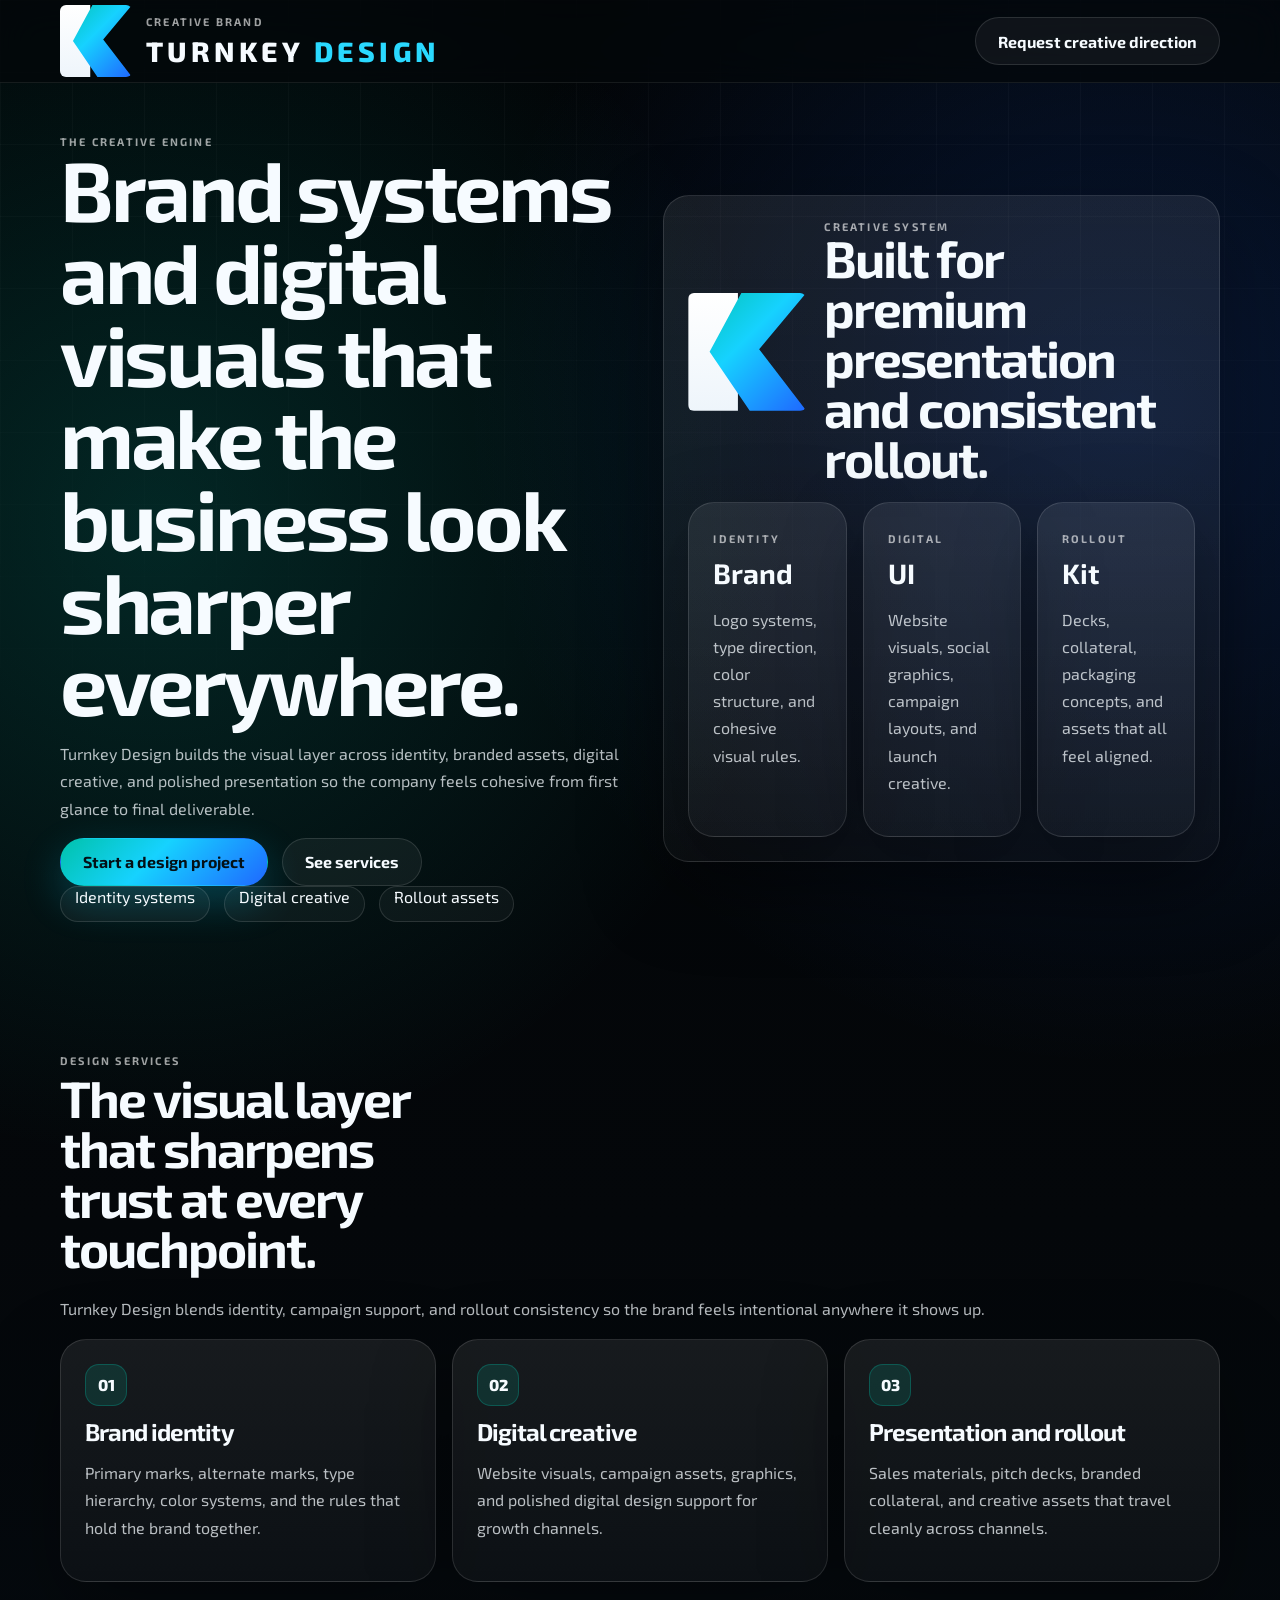
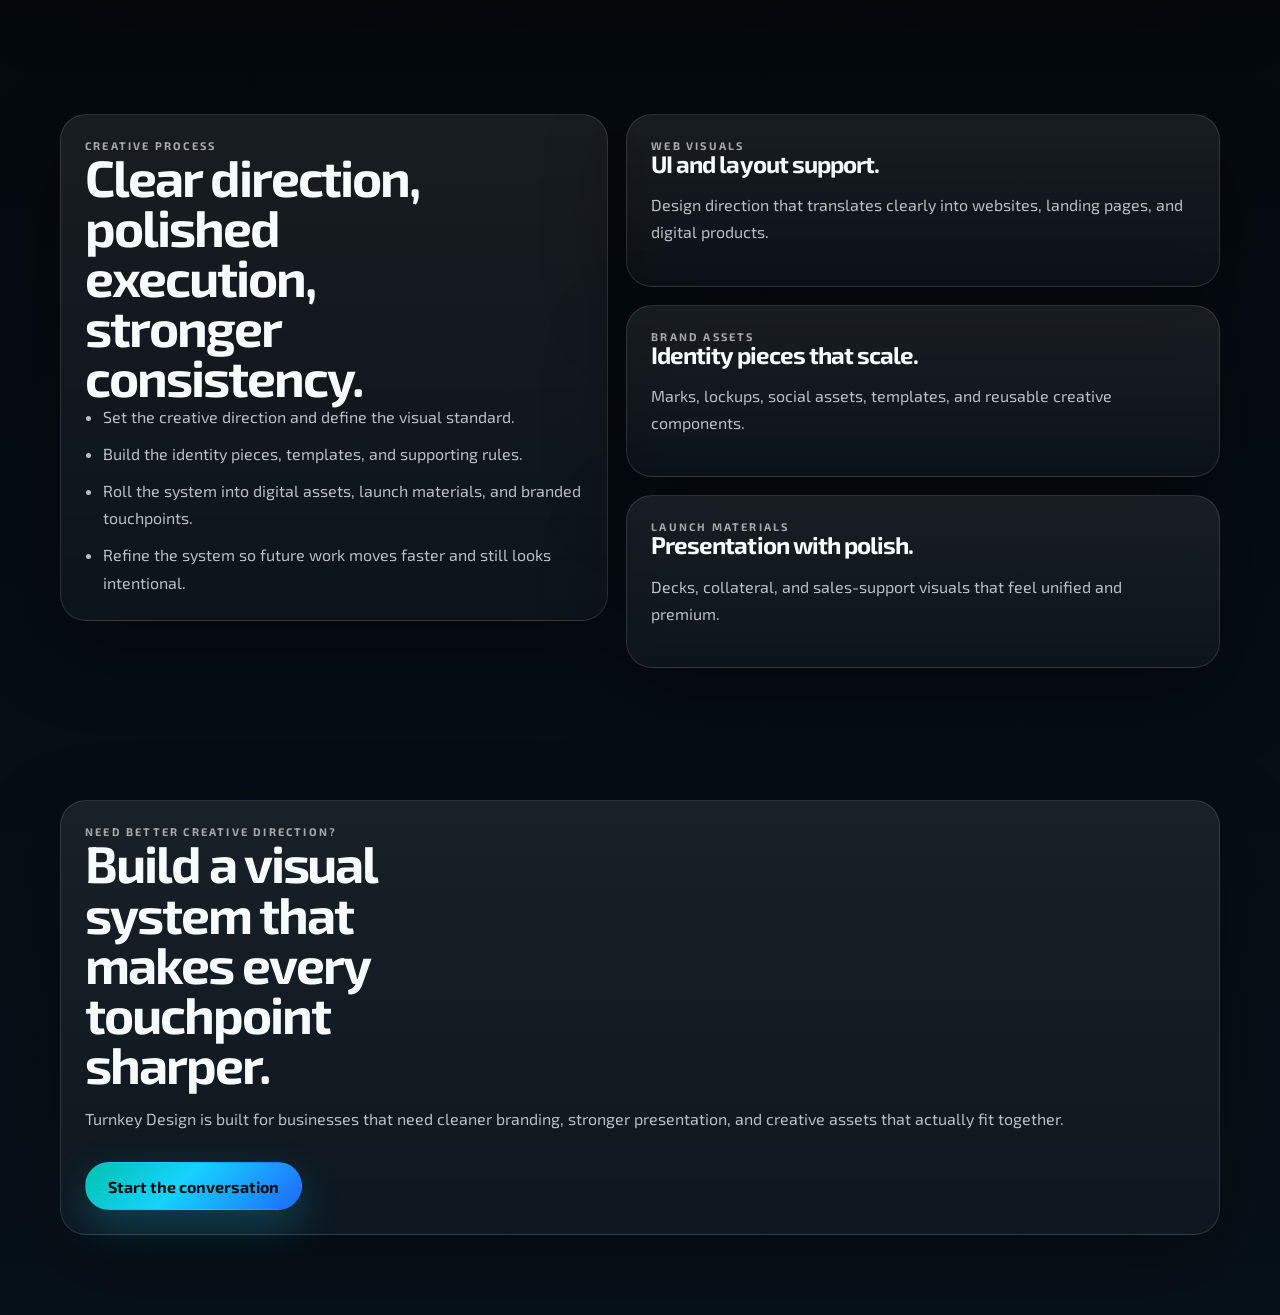
==== index.html @ f933939b "Launch Turnkey Design brand site" ====
<!DOCTYPE html>
<html lang="en">
<head>
  <meta charset="UTF-8">
  <meta name="viewport" content="width=device-width, initial-scale=1.0">
  <title>Turnkey Design | The Creative Engine.</title>
  <meta name="description" content="Turnkey Design builds identity systems, creative assets, digital visuals, and polished brand rollout materials for modern businesses.">
  <link rel="preconnect" href="https://fonts.googleapis.com">
  <link rel="preconnect" href="https://fonts.gstatic.com" crossorigin>
  <link href="https://fonts.googleapis.com/css2?family=Exo+2:wght@300;400;500;600;700;800;900&display=swap" rel="stylesheet">
  <link rel="stylesheet" href="./styles.css">
</head>
<body>
  <div class="page-grid" aria-hidden="true"></div>
  <header class="topbar">
    <div class="shell topbar-inner">
      <a class="brand" href="./">
        <span class="logo-mark" aria-hidden="true"></span>
        <span class="brand-copy">
          <span class="eyebrow">Creative Brand</span>
          <span class="wordmark">Turnkey <span>Design</span></span>
        </span>
      </a>
      <a class="btn btn-secondary" href="mailto:ricky@turnkeycfo.com?subject=Turnkey%20Design%20Inquiry">Request creative direction</a>
    </div>
  </header>

  <main class="shell">
    <section class="hero">
      <div class="hero-copy">
        <div class="eyebrow">The Creative Engine</div>
        <h1>Brand systems and digital visuals that make the business look sharper everywhere.</h1>
        <p>Turnkey Design builds the visual layer across identity, branded assets, digital creative, and polished presentation so the company feels cohesive from first glance to final deliverable.</p>
        <div class="button-row">
          <a class="btn btn-primary" href="mailto:ricky@turnkeycfo.com?subject=Turnkey%20Design%20Project">Start a design project</a>
          <a class="btn btn-secondary" href="#services">See services</a>
        </div>
        <div class="pill-row">
          <span class="pill">Identity systems</span>
          <span class="pill">Digital creative</span>
          <span class="pill">Rollout assets</span>
        </div>
      </div>
      <div class="hero-panel card">
        <div class="hero-lockup">
          <span class="logo-mark large" aria-hidden="true"></span>
          <div>
            <div class="eyebrow">Creative System</div>
            <h2>Built for premium presentation and consistent rollout.</h2>
          </div>
        </div>
        <div class="metric-grid">
          <article class="metric">
            <span class="eyebrow">Identity</span>
            <strong>Brand</strong>
            <p>Logo systems, type direction, color structure, and cohesive visual rules.</p>
          </article>
          <article class="metric">
            <span class="eyebrow">Digital</span>
            <strong>UI</strong>
            <p>Website visuals, social graphics, campaign layouts, and launch creative.</p>
          </article>
          <article class="metric">
            <span class="eyebrow">Rollout</span>
            <strong>Kit</strong>
            <p>Decks, collateral, packaging concepts, and assets that all feel aligned.</p>
          </article>
        </div>
      </div>
    </section>

    <section class="section" id="services">
      <div class="section-heading">
        <div class="eyebrow">Design Services</div>
        <h2>The visual layer that sharpens trust at every touchpoint.</h2>
        <p>Turnkey Design blends identity, campaign support, and rollout consistency so the brand feels intentional anywhere it shows up.</p>
      </div>
      <div class="card-grid">
        <article class="card">
          <div class="icon">01</div>
          <h3>Brand identity</h3>
          <p>Primary marks, alternate marks, type hierarchy, color systems, and the rules that hold the brand together.</p>
        </article>
        <article class="card">
          <div class="icon">02</div>
          <h3>Digital creative</h3>
          <p>Website visuals, campaign assets, graphics, and polished digital design support for growth channels.</p>
        </article>
        <article class="card">
          <div class="icon">03</div>
          <h3>Presentation and rollout</h3>
          <p>Sales materials, pitch decks, branded collateral, and creative assets that travel cleanly across channels.</p>
        </article>
      </div>
    </section>

    <section class="section split">
      <article class="card">
        <div class="eyebrow">Creative Process</div>
        <h2>Clear direction, polished execution, stronger consistency.</h2>
        <ul class="list">
          <li>Set the creative direction and define the visual standard.</li>
          <li>Build the identity pieces, templates, and supporting rules.</li>
          <li>Roll the system into digital assets, launch materials, and branded touchpoints.</li>
          <li>Refine the system so future work moves faster and still looks intentional.</li>
        </ul>
      </article>
      <div class="stack">
        <article class="card spotlight">
          <div class="eyebrow">Web Visuals</div>
          <h3>UI and layout support.</h3>
          <p>Design direction that translates clearly into websites, landing pages, and digital products.</p>
        </article>
        <article class="card spotlight">
          <div class="eyebrow">Brand Assets</div>
          <h3>Identity pieces that scale.</h3>
          <p>Marks, lockups, social assets, templates, and reusable creative components.</p>
        </article>
        <article class="card spotlight">
          <div class="eyebrow">Launch Materials</div>
          <h3>Presentation with polish.</h3>
          <p>Decks, collateral, and sales-support visuals that feel unified and premium.</p>
        </article>
      </div>
    </section>

    <section class="section">
      <div class="cta card">
        <div>
          <div class="eyebrow">Need Better Creative Direction?</div>
          <h2>Build a visual system that makes every touchpoint sharper.</h2>
          <p>Turnkey Design is built for businesses that need cleaner branding, stronger presentation, and creative assets that actually fit together.</p>
        </div>
        <a class="btn btn-primary" href="mailto:ricky@turnkeycfo.com?subject=Turnkey%20Design%20Discovery">Start the conversation</a>
      </div>
    </section>
  </main>
</body>
</html>
---- styles.css ----
:root {
  --bg: #04070a;
  --surface: rgba(10, 16, 24, 0.84);
  --border: rgba(255, 255, 255, 0.12);
  --text: #f6fbff;
  --text-soft: rgba(246, 251, 255, 0.74);
  --accent: #00c2ab;
  --accent-2: #1f68ff;
  --accent-rgb: 0, 194, 171;
  --gradient: linear-gradient(135deg, #00c2ab 0%, #16d2ff 44%, #1f68ff 100%);
  --shadow: 0 28px 80px rgba(0, 0, 0, 0.34);
  --shell: min(1160px, calc(100% - 32px));
}
*,
*::before,
*::after { box-sizing: border-box; }
html { scroll-behavior: smooth; }
body {
  margin: 0;
  font-family: "Exo 2", sans-serif;
  color: var(--text);
  background:
    radial-gradient(circle at 12% 18%, rgba(0,194,171,.18), transparent 24%),
    radial-gradient(circle at 88% 14%, rgba(31,104,255,.18), transparent 24%),
    linear-gradient(180deg, #020406 0%, #04070a 42%, #07111a 100%);
}
a { color: inherit; text-decoration: none; }
.page-grid { position: fixed; inset: 0; pointer-events: none; z-index: -2; background-image: linear-gradient(rgba(255,255,255,.04) 1px, transparent 1px), linear-gradient(90deg, rgba(255,255,255,.04) 1px, transparent 1px); background-size: 72px 72px; mask-image: linear-gradient(180deg, rgba(0,0,0,.78), transparent 92%); }
.shell { width: var(--shell); margin: 0 auto; }
.topbar { position: sticky; top: 0; backdrop-filter: blur(20px); background: rgba(4,7,10,.72); border-bottom: 1px solid rgba(255,255,255,.08); }
.topbar-inner, .brand, .button-row, .pill-row, .cta { display: flex; align-items: center; gap: 14px; flex-wrap: wrap; }
.topbar-inner { justify-content: space-between; min-height: 82px; }
.brand-copy, .section-heading { display: grid; gap: 6px; }
.eyebrow { font-size: 11px; font-weight: 700; letter-spacing: .2em; text-transform: uppercase; color: rgba(255,255,255,.62); }
.wordmark { font-size: 28px; font-weight: 800; letter-spacing: .16em; text-transform: uppercase; }
.wordmark span { color: #2ad9ff; }
.logo-mark { width: 72px; height: 72px; position: relative; display: inline-block; }
.logo-mark::before, .logo-mark::after { content: ""; position: absolute; inset: 0; }
.logo-mark::before { clip-path: polygon(0 0, 42% 0, 42% 100%, 0 100%); background: linear-gradient(180deg, #fff, #eef5fb); border-radius: 6px; }
.logo-mark::after { clip-path: polygon(45% 0, 100% 0, 60% 48%, 100% 100%, 52% 100%, 18% 50%); background: var(--gradient); border-radius: 6px; }
.logo-mark.large { width: 118px; height: 118px; }
.hero, .section { padding: 52px 0 80px; }
.hero { display: grid; grid-template-columns: minmax(0,1.02fr) minmax(320px,.98fr); gap: 24px; align-items: center; }
h1, h2, h3 { margin: 0; letter-spacing: -.04em; line-height: .98; text-wrap: balance; }
h1 { font-size: clamp(42px, 7vw, 84px); max-width: 11ch; }
h2 { font-size: clamp(30px, 4vw, 54px); max-width: 13ch; }
h3 { font-size: 24px; }
p, li { color: var(--text-soft); line-height: 1.7; }
.btn { min-height: 48px; padding: 0 22px; border-radius: 999px; border: 1px solid transparent; display: inline-flex; align-items: center; justify-content: center; font-weight: 700; transition: .25s ease transform, .25s ease box-shadow; }
.btn:hover { transform: translateY(-2px); }
.btn-primary { background: var(--gradient); color: #041016; box-shadow: 0 16px 40px rgba(16,210,255,.24); }
.btn-secondary { background: rgba(255,255,255,.05); border-color: var(--border); }
.pill { min-height: 36px; padding: 0 14px; border-radius: 999px; border: 1px solid var(--border); background: rgba(255,255,255,.04); }
.card, .metric { background: linear-gradient(180deg, rgba(255,255,255,.08), rgba(255,255,255,.03)); border: 1px solid var(--border); border-radius: 26px; box-shadow: var(--shadow); }
.hero-panel, .card, .metric { padding: 24px; }
.hero-lockup { display: grid; grid-template-columns: auto 1fr; gap: 18px; align-items: center; margin-bottom: 18px; }
.metric-grid, .card-grid { display: grid; grid-template-columns: repeat(3, minmax(0,1fr)); gap: 16px; }
.metric strong { display: block; font-size: 28px; margin: 10px 0; }
.icon { width: 42px; height: 42px; border-radius: 14px; display: grid; place-items: center; background: rgba(0,194,171,.14); border: 1px solid rgba(0,194,171,.28); margin-bottom: 14px; font-weight: 800; }
.split { display: grid; grid-template-columns: minmax(0,.96fr) minmax(0,1.04fr); gap: 18px; align-items: start; }
.stack { display: grid; gap: 18px; }
.list { margin: 0; padding-left: 18px; display: grid; gap: 10px; }
.cta { justify-content: space-between; }
@media (max-width: 960px) { .hero, .split, .metric-grid, .card-grid { grid-template-columns: 1fr; } .cta, .topbar-inner { flex-direction: column; align-items: stretch; } }
@media (max-width: 680px) { :root { --shell: min(100% - 22px, 100% - 22px); } .hero, .section { padding: 28px 0 56px; } .topbar-inner { min-height: auto; padding: 14px 0; } .button-row, .pill-row { display: grid; grid-template-columns: 1fr; } .btn { width: 100%; } h1 { font-size: clamp(34px, 12vw, 52px); } h2 { font-size: clamp(28px, 10vw, 40px); } }
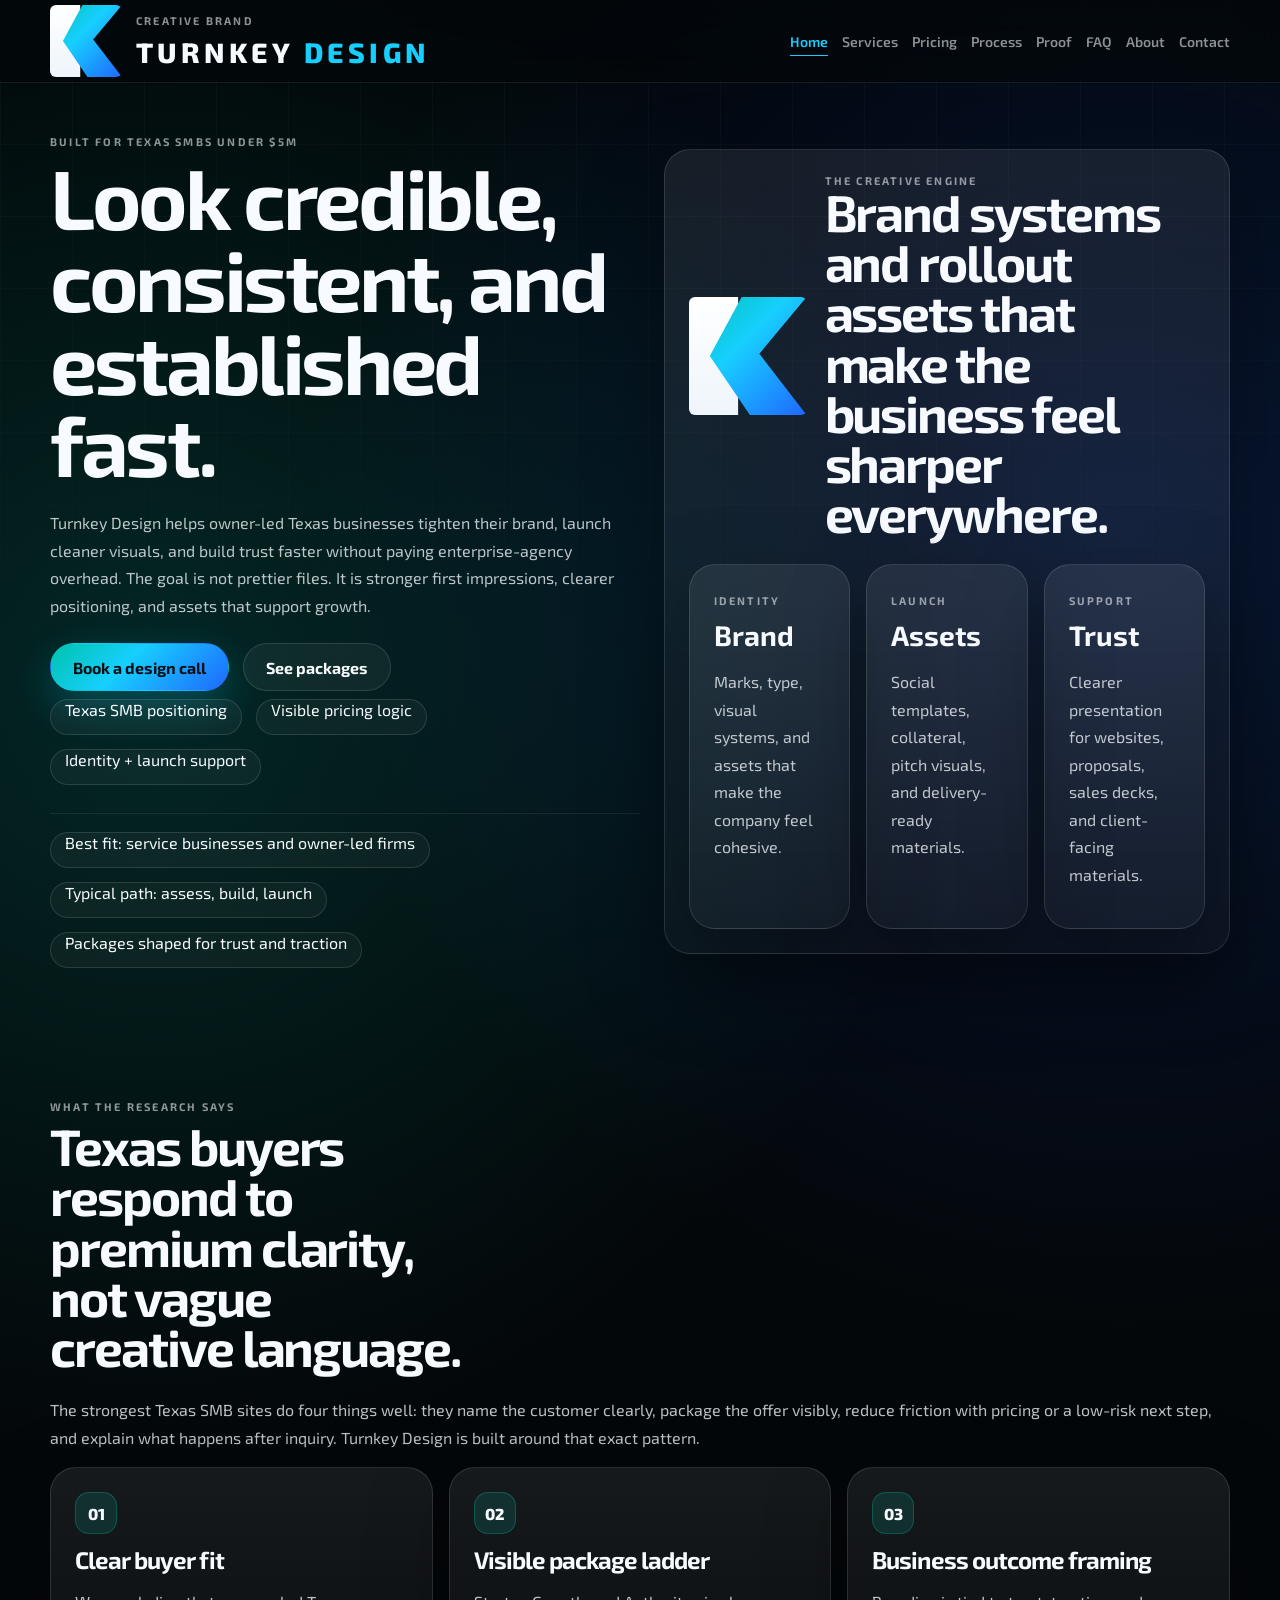
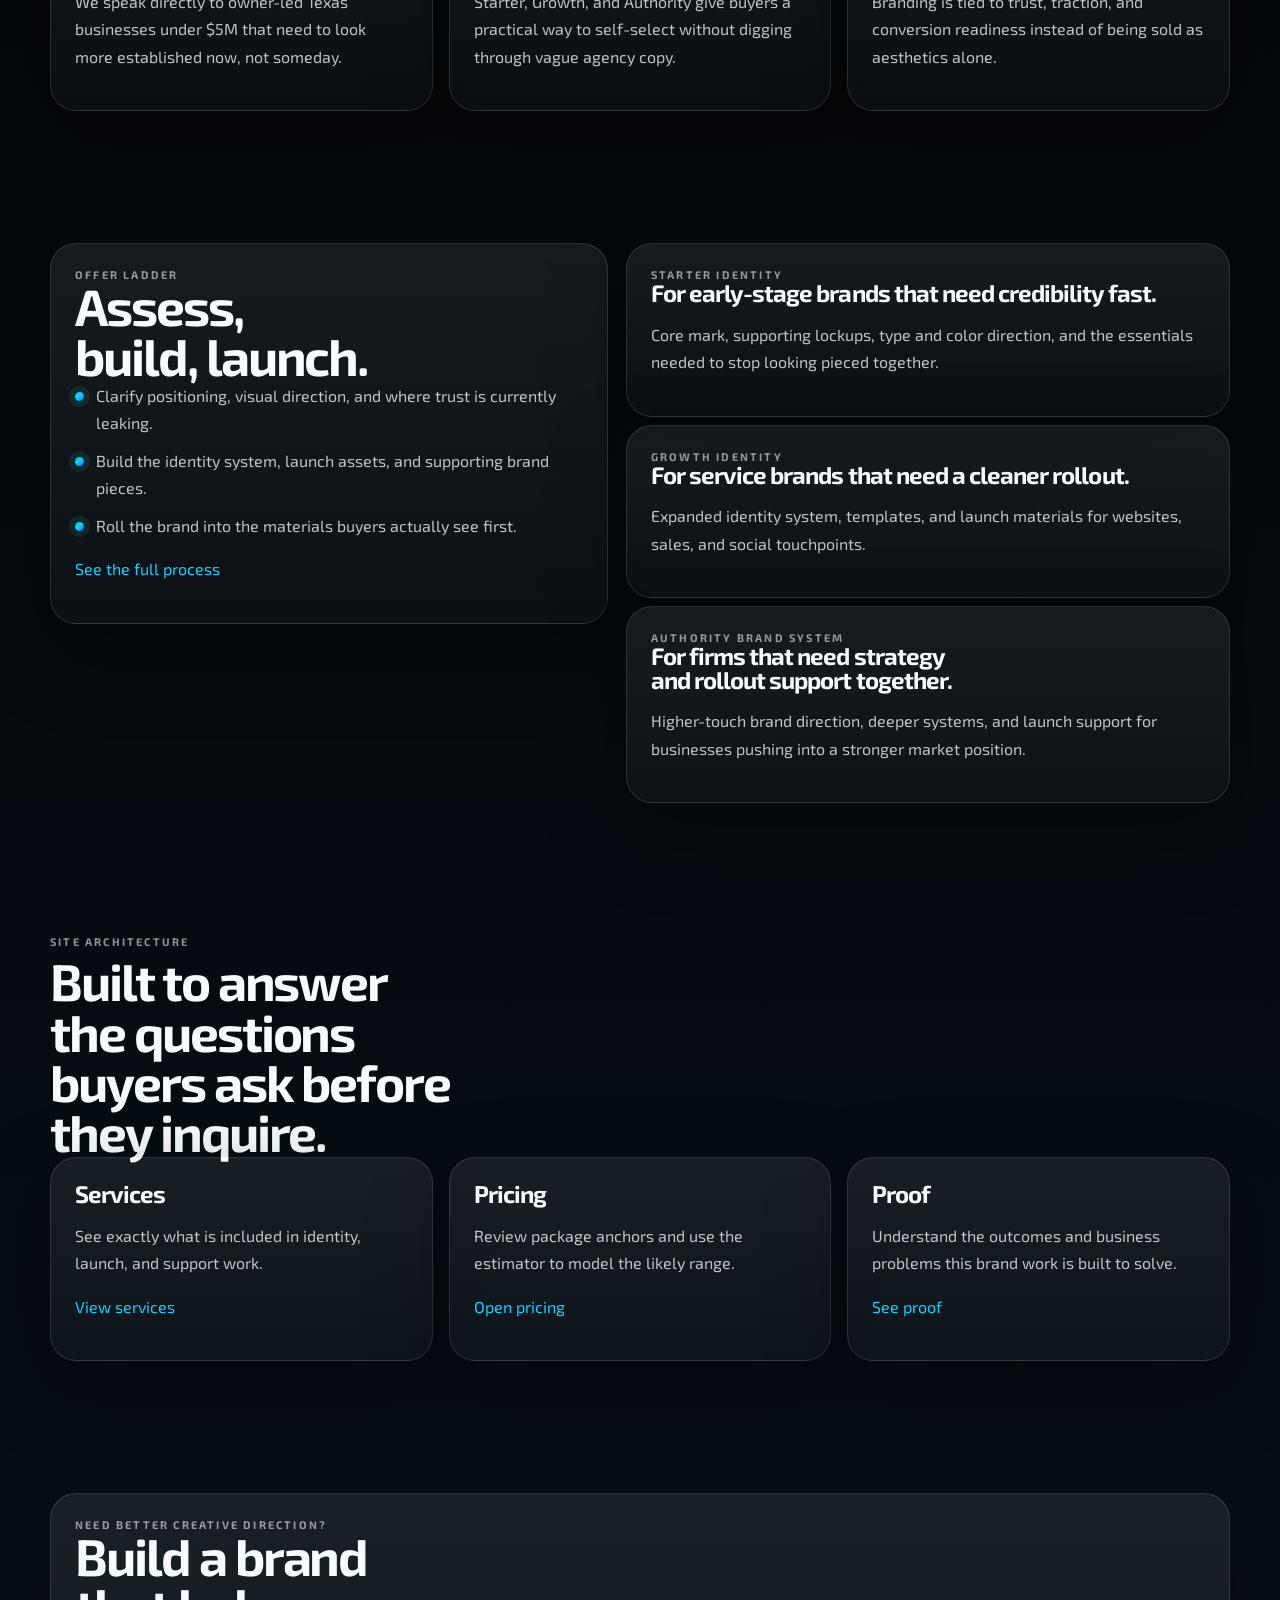
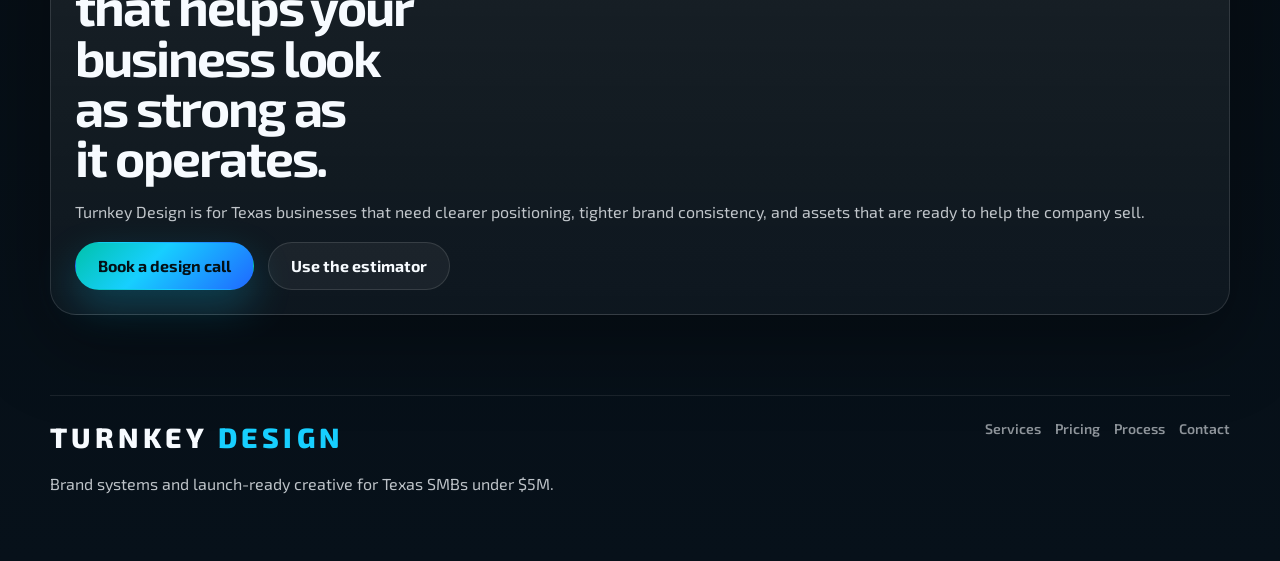
==== commit 62722ea5: "Expand Turnkey Design into full research-informed site" ====
--- a/index.html
+++ b/index.html
@@ -3,8 +3,8 @@
 <head>
   <meta charset="UTF-8">
   <meta name="viewport" content="width=device-width, initial-scale=1.0">
-  <title>Turnkey Design | The Creative Engine.</title>
-  <meta name="description" content="Turnkey Design builds identity systems, creative assets, digital visuals, and polished brand rollout materials for modern businesses.">
+  <title>Turnkey Design | Branding for Texas SMBs Under $5M</title>
+  <meta name="description" content="Turnkey Design helps Texas service businesses under $5M look credible, consistent, and established with identity systems, launch assets, and brand support.">
   <link rel="preconnect" href="https://fonts.googleapis.com">
   <link rel="preconnect" href="https://fonts.gstatic.com" crossorigin>
   <link href="https://fonts.googleapis.com/css2?family=Exo+2:wght@300;400;500;600;700;800;900&display=swap" rel="stylesheet">
@@ -14,113 +14,139 @@
   <div class="page-grid" aria-hidden="true"></div>
   <header class="topbar">
     <div class="shell topbar-inner">
-      <a class="brand" href="./">
+      <a class="brand" href="./index.html">
         <span class="logo-mark" aria-hidden="true"></span>
         <span class="brand-copy">
           <span class="eyebrow">Creative Brand</span>
           <span class="wordmark">Turnkey <span>Design</span></span>
         </span>
       </a>
-      <a class="btn btn-secondary" href="mailto:ricky@turnkeycfo.com?subject=Turnkey%20Design%20Inquiry">Request creative direction</a>
+      <nav class="nav-links">
+        <a class="active" href="./index.html">Home</a>
+        <a href="./services.html">Services</a>
+        <a href="./pricing.html">Pricing</a>
+        <a href="./process.html">Process</a>
+        <a href="./proof.html">Proof</a>
+        <a href="./faq.html">FAQ</a>
+        <a href="./about.html">About</a>
+        <a href="./contact.html">Contact</a>
+      </nav>
     </div>
   </header>
 
   <main class="shell">
     <section class="hero">
       <div class="hero-copy">
-        <div class="eyebrow">The Creative Engine</div>
-        <h1>Brand systems and digital visuals that make the business look sharper everywhere.</h1>
-        <p>Turnkey Design builds the visual layer across identity, branded assets, digital creative, and polished presentation so the company feels cohesive from first glance to final deliverable.</p>
+        <div class="eyebrow">Built for Texas SMBs Under $5M</div>
+        <h1>Look credible, consistent, and established fast.</h1>
+        <p>Turnkey Design helps owner-led Texas businesses tighten their brand, launch cleaner visuals, and build trust faster without paying enterprise-agency overhead. The goal is not prettier files. It is stronger first impressions, clearer positioning, and assets that support growth.</p>
         <div class="button-row">
-          <a class="btn btn-primary" href="mailto:ricky@turnkeycfo.com?subject=Turnkey%20Design%20Project">Start a design project</a>
-          <a class="btn btn-secondary" href="#services">See services</a>
+          <a class="btn btn-primary" href="./contact.html">Book a design call</a>
+          <a class="btn btn-secondary" href="./pricing.html">See packages</a>
         </div>
         <div class="pill-row">
-          <span class="pill">Identity systems</span>
-          <span class="pill">Digital creative</span>
-          <span class="pill">Rollout assets</span>
+          <span class="pill">Texas SMB positioning</span>
+          <span class="pill">Visible pricing logic</span>
+          <span class="pill">Identity + launch support</span>
+        </div>
+        <div class="proof-strip">
+          <span class="pill">Best fit: service businesses and owner-led firms</span>
+          <span class="pill">Typical path: assess, build, launch</span>
+          <span class="pill">Packages shaped for trust and traction</span>
         </div>
       </div>
       <div class="hero-panel card">
         <div class="hero-lockup">
           <span class="logo-mark large" aria-hidden="true"></span>
           <div>
-            <div class="eyebrow">Creative System</div>
-            <h2>Built for premium presentation and consistent rollout.</h2>
+            <div class="eyebrow">The Creative Engine</div>
+            <h2>Brand systems and rollout assets that make the business feel sharper everywhere.</h2>
           </div>
         </div>
         <div class="metric-grid">
           <article class="metric">
             <span class="eyebrow">Identity</span>
             <strong>Brand</strong>
-            <p>Logo systems, type direction, color structure, and cohesive visual rules.</p>
+            <p>Marks, type, visual systems, and assets that make the company feel cohesive.</p>
           </article>
           <article class="metric">
-            <span class="eyebrow">Digital</span>
-            <strong>UI</strong>
-            <p>Website visuals, social graphics, campaign layouts, and launch creative.</p>
+            <span class="eyebrow">Launch</span>
+            <strong>Assets</strong>
+            <p>Social templates, collateral, pitch visuals, and delivery-ready materials.</p>
           </article>
           <article class="metric">
-            <span class="eyebrow">Rollout</span>
-            <strong>Kit</strong>
-            <p>Decks, collateral, packaging concepts, and assets that all feel aligned.</p>
+            <span class="eyebrow">Support</span>
+            <strong>Trust</strong>
+            <p>Clearer presentation for websites, proposals, sales decks, and client-facing materials.</p>
           </article>
         </div>
       </div>
     </section>
 
-    <section class="section" id="services">
+    <section class="section">
       <div class="section-heading">
-        <div class="eyebrow">Design Services</div>
-        <h2>The visual layer that sharpens trust at every touchpoint.</h2>
-        <p>Turnkey Design blends identity, campaign support, and rollout consistency so the brand feels intentional anywhere it shows up.</p>
+        <div class="eyebrow">What The Research Says</div>
+        <h2>Texas buyers respond to premium clarity, not vague creative language.</h2>
+        <p>The strongest Texas SMB sites do four things well: they name the customer clearly, package the offer visibly, reduce friction with pricing or a low-risk next step, and explain what happens after inquiry. Turnkey Design is built around that exact pattern.</p>
       </div>
       <div class="card-grid">
         <article class="card">
           <div class="icon">01</div>
-          <h3>Brand identity</h3>
-          <p>Primary marks, alternate marks, type hierarchy, color systems, and the rules that hold the brand together.</p>
+          <h3>Clear buyer fit</h3>
+          <p>We speak directly to owner-led Texas businesses under $5M that need to look more established now, not someday.</p>
         </article>
         <article class="card">
           <div class="icon">02</div>
-          <h3>Digital creative</h3>
-          <p>Website visuals, campaign assets, graphics, and polished digital design support for growth channels.</p>
+          <h3>Visible package ladder</h3>
+          <p>Starter, Growth, and Authority give buyers a practical way to self-select without digging through vague agency copy.</p>
         </article>
         <article class="card">
           <div class="icon">03</div>
-          <h3>Presentation and rollout</h3>
-          <p>Sales materials, pitch decks, branded collateral, and creative assets that travel cleanly across channels.</p>
+          <h3>Business outcome framing</h3>
+          <p>Branding is tied to trust, traction, and conversion readiness instead of being sold as aesthetics alone.</p>
         </article>
       </div>
     </section>
 
     <section class="section split">
       <article class="card">
-        <div class="eyebrow">Creative Process</div>
-        <h2>Clear direction, polished execution, stronger consistency.</h2>
-        <ul class="list">
-          <li>Set the creative direction and define the visual standard.</li>
-          <li>Build the identity pieces, templates, and supporting rules.</li>
-          <li>Roll the system into digital assets, launch materials, and branded touchpoints.</li>
-          <li>Refine the system so future work moves faster and still looks intentional.</li>
+        <div class="eyebrow">Offer Ladder</div>
+        <h2>Assess, build, launch.</h2>
+        <ul class="check-list">
+          <li>Clarify positioning, visual direction, and where trust is currently leaking.</li>
+          <li>Build the identity system, launch assets, and supporting brand pieces.</li>
+          <li>Roll the brand into the materials buyers actually see first.</li>
         </ul>
+        <p><a class="inline-link" href="./process.html">See the full process</a></p>
       </article>
       <div class="stack">
-        <article class="card spotlight">
-          <div class="eyebrow">Web Visuals</div>
-          <h3>UI and layout support.</h3>
-          <p>Design direction that translates clearly into websites, landing pages, and digital products.</p>
+        <article class="card">
+          <div class="eyebrow">Starter Identity</div>
+          <h3>For early-stage brands that need credibility fast.</h3>
+          <p>Core mark, supporting lockups, type and color direction, and the essentials needed to stop looking pieced together.</p>
         </article>
-        <article class="card spotlight">
-          <div class="eyebrow">Brand Assets</div>
-          <h3>Identity pieces that scale.</h3>
-          <p>Marks, lockups, social assets, templates, and reusable creative components.</p>
+        <article class="card">
+          <div class="eyebrow">Growth Identity</div>
+          <h3>For service brands that need a cleaner rollout.</h3>
+          <p>Expanded identity system, templates, and launch materials for websites, sales, and social touchpoints.</p>
         </article>
-        <article class="card spotlight">
-          <div class="eyebrow">Launch Materials</div>
-          <h3>Presentation with polish.</h3>
-          <p>Decks, collateral, and sales-support visuals that feel unified and premium.</p>
+        <article class="card">
+          <div class="eyebrow">Authority Brand System</div>
+          <h3>For firms that need strategy and rollout support together.</h3>
+          <p>Higher-touch brand direction, deeper systems, and launch support for businesses pushing into a stronger market position.</p>
         </article>
+      </div>
+    </section>
+
+    <section class="section">
+      <div class="section-heading">
+        <div class="eyebrow">Site Architecture</div>
+        <h2>Built to answer the questions buyers ask before they inquire.</h2>
+      </div>
+      <div class="service-grid">
+        <article class="card"><h3>Services</h3><p>See exactly what is included in identity, launch, and support work.</p><p><a class="inline-link" href="./services.html">View services</a></p></article>
+        <article class="card"><h3>Pricing</h3><p>Review package anchors and use the estimator to model the likely range.</p><p><a class="inline-link" href="./pricing.html">Open pricing</a></p></article>
+        <article class="card"><h3>Proof</h3><p>Understand the outcomes and business problems this brand work is built to solve.</p><p><a class="inline-link" href="./proof.html">See proof</a></p></article>
       </div>
     </section>
 
@@ -128,12 +154,30 @@
       <div class="cta card">
         <div>
           <div class="eyebrow">Need Better Creative Direction?</div>
-          <h2>Build a visual system that makes every touchpoint sharper.</h2>
-          <p>Turnkey Design is built for businesses that need cleaner branding, stronger presentation, and creative assets that actually fit together.</p>
+          <h2>Build a brand that helps your business look as strong as it operates.</h2>
+          <p>Turnkey Design is for Texas businesses that need clearer positioning, tighter brand consistency, and assets that are ready to help the company sell.</p>
         </div>
-        <a class="btn btn-primary" href="mailto:ricky@turnkeycfo.com?subject=Turnkey%20Design%20Discovery">Start the conversation</a>
+        <div class="cta-row">
+          <a class="btn btn-primary" href="./contact.html">Book a design call</a>
+          <a class="btn btn-secondary" href="./pricing.html">Use the estimator</a>
+        </div>
       </div>
     </section>
   </main>
+
+  <footer class="foot">
+    <div class="shell foot-shell">
+      <div>
+        <div class="wordmark">Turnkey <span>Design</span></div>
+        <p>Brand systems and launch-ready creative for Texas SMBs under $5M.</p>
+      </div>
+      <div class="foot-links">
+        <a href="./services.html">Services</a>
+        <a href="./pricing.html">Pricing</a>
+        <a href="./process.html">Process</a>
+        <a href="./contact.html">Contact</a>
+      </div>
+    </div>
+  </footer>
 </body>
 </html>
--- a/styles.css
+++ b/styles.css
@@ -1,65 +1,594 @@
 :root {
   --bg: #04070a;
-  --surface: rgba(10, 16, 24, 0.84);
+  --bg-soft: #0a1018;
+  --surface: rgba(9, 16, 24, 0.84);
+  --surface-strong: rgba(13, 21, 32, 0.94);
+  --surface-tint: rgba(255, 255, 255, 0.06);
   --border: rgba(255, 255, 255, 0.12);
-  --text: #f6fbff;
-  --text-soft: rgba(246, 251, 255, 0.74);
+  --text: #f7fbff;
+  --text-soft: rgba(247, 251, 255, 0.76);
+  --text-muted: rgba(247, 251, 255, 0.56);
   --accent: #00c2ab;
-  --accent-2: #1f68ff;
+  --accent-2: #17cfff;
+  --accent-3: #1f68ff;
   --accent-rgb: 0, 194, 171;
-  --gradient: linear-gradient(135deg, #00c2ab 0%, #16d2ff 44%, #1f68ff 100%);
+  --gradient: linear-gradient(135deg, #00c2ab 0%, #17cfff 42%, #1f68ff 100%);
+  --gradient-soft: linear-gradient(180deg, rgba(255, 255, 255, 0.08), rgba(255, 255, 255, 0.03));
   --shadow: 0 28px 80px rgba(0, 0, 0, 0.34);
-  --shell: min(1160px, calc(100% - 32px));
-}
+  --radius-xl: 32px;
+  --radius-lg: 24px;
+  --radius-md: 18px;
+  --shell: min(1180px, calc(100% - 32px));
+}
+
 *,
 *::before,
-*::after { box-sizing: border-box; }
-html { scroll-behavior: smooth; }
+*::after {
+  box-sizing: border-box;
+}
+
+html {
+  scroll-behavior: smooth;
+}
+
 body {
   margin: 0;
   font-family: "Exo 2", sans-serif;
   color: var(--text);
   background:
-    radial-gradient(circle at 12% 18%, rgba(0,194,171,.18), transparent 24%),
-    radial-gradient(circle at 88% 14%, rgba(31,104,255,.18), transparent 24%),
+    radial-gradient(circle at 12% 18%, rgba(0, 194, 171, 0.18), transparent 24%),
+    radial-gradient(circle at 88% 14%, rgba(31, 104, 255, 0.18), transparent 24%),
     linear-gradient(180deg, #020406 0%, #04070a 42%, #07111a 100%);
-}
-a { color: inherit; text-decoration: none; }
-.page-grid { position: fixed; inset: 0; pointer-events: none; z-index: -2; background-image: linear-gradient(rgba(255,255,255,.04) 1px, transparent 1px), linear-gradient(90deg, rgba(255,255,255,.04) 1px, transparent 1px); background-size: 72px 72px; mask-image: linear-gradient(180deg, rgba(0,0,0,.78), transparent 92%); }
-.shell { width: var(--shell); margin: 0 auto; }
-.topbar { position: sticky; top: 0; backdrop-filter: blur(20px); background: rgba(4,7,10,.72); border-bottom: 1px solid rgba(255,255,255,.08); }
-.topbar-inner, .brand, .button-row, .pill-row, .cta { display: flex; align-items: center; gap: 14px; flex-wrap: wrap; }
-.topbar-inner { justify-content: space-between; min-height: 82px; }
-.brand-copy, .section-heading { display: grid; gap: 6px; }
-.eyebrow { font-size: 11px; font-weight: 700; letter-spacing: .2em; text-transform: uppercase; color: rgba(255,255,255,.62); }
-.wordmark { font-size: 28px; font-weight: 800; letter-spacing: .16em; text-transform: uppercase; }
-.wordmark span { color: #2ad9ff; }
-.logo-mark { width: 72px; height: 72px; position: relative; display: inline-block; }
-.logo-mark::before, .logo-mark::after { content: ""; position: absolute; inset: 0; }
-.logo-mark::before { clip-path: polygon(0 0, 42% 0, 42% 100%, 0 100%); background: linear-gradient(180deg, #fff, #eef5fb); border-radius: 6px; }
-.logo-mark::after { clip-path: polygon(45% 0, 100% 0, 60% 48%, 100% 100%, 52% 100%, 18% 50%); background: var(--gradient); border-radius: 6px; }
-.logo-mark.large { width: 118px; height: 118px; }
-.hero, .section { padding: 52px 0 80px; }
-.hero { display: grid; grid-template-columns: minmax(0,1.02fr) minmax(320px,.98fr); gap: 24px; align-items: center; }
-h1, h2, h3 { margin: 0; letter-spacing: -.04em; line-height: .98; text-wrap: balance; }
-h1 { font-size: clamp(42px, 7vw, 84px); max-width: 11ch; }
-h2 { font-size: clamp(30px, 4vw, 54px); max-width: 13ch; }
-h3 { font-size: 24px; }
-p, li { color: var(--text-soft); line-height: 1.7; }
-.btn { min-height: 48px; padding: 0 22px; border-radius: 999px; border: 1px solid transparent; display: inline-flex; align-items: center; justify-content: center; font-weight: 700; transition: .25s ease transform, .25s ease box-shadow; }
-.btn:hover { transform: translateY(-2px); }
-.btn-primary { background: var(--gradient); color: #041016; box-shadow: 0 16px 40px rgba(16,210,255,.24); }
-.btn-secondary { background: rgba(255,255,255,.05); border-color: var(--border); }
-.pill { min-height: 36px; padding: 0 14px; border-radius: 999px; border: 1px solid var(--border); background: rgba(255,255,255,.04); }
-.card, .metric { background: linear-gradient(180deg, rgba(255,255,255,.08), rgba(255,255,255,.03)); border: 1px solid var(--border); border-radius: 26px; box-shadow: var(--shadow); }
-.hero-panel, .card, .metric { padding: 24px; }
-.hero-lockup { display: grid; grid-template-columns: auto 1fr; gap: 18px; align-items: center; margin-bottom: 18px; }
-.metric-grid, .card-grid { display: grid; grid-template-columns: repeat(3, minmax(0,1fr)); gap: 16px; }
-.metric strong { display: block; font-size: 28px; margin: 10px 0; }
-.icon { width: 42px; height: 42px; border-radius: 14px; display: grid; place-items: center; background: rgba(0,194,171,.14); border: 1px solid rgba(0,194,171,.28); margin-bottom: 14px; font-weight: 800; }
-.split { display: grid; grid-template-columns: minmax(0,.96fr) minmax(0,1.04fr); gap: 18px; align-items: start; }
-.stack { display: grid; gap: 18px; }
-.list { margin: 0; padding-left: 18px; display: grid; gap: 10px; }
-.cta { justify-content: space-between; }
-@media (max-width: 960px) { .hero, .split, .metric-grid, .card-grid { grid-template-columns: 1fr; } .cta, .topbar-inner { flex-direction: column; align-items: stretch; } }
-@media (max-width: 680px) { :root { --shell: min(100% - 22px, 100% - 22px); } .hero, .section { padding: 28px 0 56px; } .topbar-inner { min-height: auto; padding: 14px 0; } .button-row, .pill-row { display: grid; grid-template-columns: 1fr; } .btn { width: 100%; } h1 { font-size: clamp(34px, 12vw, 52px); } h2 { font-size: clamp(28px, 10vw, 40px); } }
+  overflow-x: hidden;
+}
+
+a {
+  color: inherit;
+  text-decoration: none;
+}
+
+button,
+input,
+select,
+textarea {
+  font: inherit;
+}
+
+img {
+  display: block;
+  max-width: 100%;
+}
+
+.page-grid {
+  position: fixed;
+  inset: 0;
+  pointer-events: none;
+  z-index: -2;
+  background-image:
+    linear-gradient(rgba(255, 255, 255, 0.04) 1px, transparent 1px),
+    linear-gradient(90deg, rgba(255, 255, 255, 0.04) 1px, transparent 1px);
+  background-size: 72px 72px;
+  mask-image: linear-gradient(180deg, rgba(0, 0, 0, 0.78), transparent 92%);
+}
+
+.shell {
+  width: var(--shell);
+  margin: 0 auto;
+}
+
+.topbar {
+  position: sticky;
+  top: 0;
+  z-index: 20;
+  backdrop-filter: blur(20px);
+  background: rgba(4, 7, 10, 0.72);
+  border-bottom: 1px solid rgba(255, 255, 255, 0.08);
+}
+
+.topbar-inner,
+.brand,
+.nav-links,
+.button-row,
+.pill-row,
+.proof-strip,
+.foot-links,
+.cta-row,
+.pricing-summary {
+  display: flex;
+  align-items: center;
+  gap: 14px;
+  flex-wrap: wrap;
+}
+
+.topbar-inner {
+  justify-content: space-between;
+  min-height: 82px;
+}
+
+.brand-copy,
+.section-heading,
+.hero-copy,
+.hero-panel,
+.stack {
+  display: grid;
+  gap: 8px;
+}
+
+.eyebrow {
+  font-size: 11px;
+  font-weight: 700;
+  letter-spacing: 0.2em;
+  text-transform: uppercase;
+  color: var(--text-muted);
+}
+
+.wordmark {
+  font-size: 28px;
+  font-weight: 800;
+  letter-spacing: 0.16em;
+  text-transform: uppercase;
+}
+
+.wordmark span,
+.nav-links a.active,
+.inline-link,
+.price-range strong,
+.estimate-output strong {
+  color: var(--accent-2);
+}
+
+.logo-mark {
+  width: 72px;
+  height: 72px;
+  position: relative;
+  display: inline-block;
+}
+
+.logo-mark::before,
+.logo-mark::after {
+  content: "";
+  position: absolute;
+  inset: 0;
+}
+
+.logo-mark::before {
+  clip-path: polygon(0 0, 42% 0, 42% 100%, 0 100%);
+  background: linear-gradient(180deg, #ffffff, #eef5fb);
+  border-radius: 6px;
+}
+
+.logo-mark::after {
+  clip-path: polygon(45% 0, 100% 0, 60% 48%, 100% 100%, 52% 100%, 18% 50%);
+  background: var(--gradient);
+  border-radius: 6px;
+}
+
+.logo-mark.large {
+  width: 118px;
+  height: 118px;
+}
+
+.nav-links a,
+.foot-links a {
+  font-size: 14px;
+  font-weight: 600;
+  color: var(--text-muted);
+  transition: color 0.22s ease;
+}
+
+.nav-links a:hover,
+.foot-links a:hover {
+  color: var(--text);
+}
+
+.nav-links a.active {
+  text-decoration: underline;
+  text-underline-offset: 8px;
+}
+
+.hero,
+.section {
+  padding: 52px 0 80px;
+}
+
+.hero {
+  display: grid;
+  grid-template-columns: minmax(0, 1.02fr) minmax(340px, 0.98fr);
+  gap: 24px;
+  align-items: center;
+}
+
+h1,
+h2,
+h3 {
+  margin: 0;
+  letter-spacing: -0.04em;
+  line-height: 0.98;
+  text-wrap: balance;
+}
+
+h1 {
+  font-size: clamp(42px, 7vw, 84px);
+  max-width: 11ch;
+}
+
+h2 {
+  font-size: clamp(30px, 4vw, 54px);
+  max-width: 13ch;
+}
+
+h3 {
+  font-size: 24px;
+}
+
+p,
+li {
+  color: var(--text-soft);
+  line-height: 1.72;
+}
+
+.btn {
+  min-height: 48px;
+  padding: 0 22px;
+  border-radius: 999px;
+  border: 1px solid transparent;
+  display: inline-flex;
+  align-items: center;
+  justify-content: center;
+  font-weight: 700;
+  transition: transform 0.25s ease, box-shadow 0.25s ease, border-color 0.25s ease;
+  cursor: pointer;
+}
+
+.btn:hover {
+  transform: translateY(-2px);
+}
+
+.btn-primary {
+  background: var(--gradient);
+  color: #041016;
+  box-shadow: 0 16px 40px rgba(16, 210, 255, 0.24);
+}
+
+.btn-secondary {
+  background: rgba(255, 255, 255, 0.05);
+  border-color: var(--border);
+}
+
+.pill {
+  min-height: 36px;
+  padding: 0 14px;
+  border-radius: 999px;
+  border: 1px solid var(--border);
+  background: rgba(255, 255, 255, 0.04);
+}
+
+.card,
+.metric,
+.quote-card,
+.faq-item,
+.estimate-card {
+  background: var(--gradient-soft);
+  border: 1px solid var(--border);
+  border-radius: 26px;
+  box-shadow: var(--shadow);
+}
+
+.hero-panel,
+.card,
+.metric,
+.quote-card,
+.estimate-card {
+  padding: 24px;
+}
+
+.hero-lockup {
+  display: grid;
+  grid-template-columns: auto 1fr;
+  gap: 18px;
+  align-items: center;
+  margin-bottom: 18px;
+}
+
+.metric-grid,
+.card-grid,
+.quote-grid,
+.proof-grid,
+.faq-grid,
+.service-grid {
+  display: grid;
+  grid-template-columns: repeat(3, minmax(0, 1fr));
+  gap: 16px;
+}
+
+.proof-grid,
+.faq-grid {
+  grid-template-columns: repeat(2, minmax(0, 1fr));
+}
+
+.metric strong,
+.price-range strong {
+  display: block;
+  font-size: 28px;
+  margin: 10px 0;
+}
+
+.icon {
+  width: 42px;
+  height: 42px;
+  border-radius: 14px;
+  display: grid;
+  place-items: center;
+  background: rgba(0, 194, 171, 0.14);
+  border: 1px solid rgba(0, 194, 171, 0.28);
+  margin-bottom: 14px;
+  font-weight: 800;
+}
+
+.split {
+  display: grid;
+  grid-template-columns: minmax(0, 0.96fr) minmax(0, 1.04fr);
+  gap: 18px;
+  align-items: start;
+}
+
+.list,
+.check-list {
+  margin: 0;
+  padding-left: 18px;
+  display: grid;
+  gap: 10px;
+}
+
+.check-list {
+  list-style: none;
+  padding-left: 0;
+}
+
+.check-list li {
+  display: grid;
+  grid-template-columns: auto 1fr;
+  gap: 12px;
+  align-items: start;
+}
+
+.check-list li::before {
+  content: "";
+  width: 9px;
+  height: 9px;
+  border-radius: 50%;
+  background: var(--gradient);
+  margin-top: 10px;
+  box-shadow: 0 0 0 6px rgba(0, 194, 171, 0.12);
+}
+
+.cta {
+  justify-content: space-between;
+}
+
+.proof-strip {
+  justify-content: space-between;
+  border-top: 1px solid rgba(255, 255, 255, 0.08);
+  padding-top: 18px;
+  margin-top: 20px;
+}
+
+.quote-card.featured {
+  border-color: rgba(23, 207, 255, 0.4);
+  box-shadow: 0 24px 70px rgba(23, 207, 255, 0.12);
+}
+
+.quote-card .eyebrow {
+  margin-bottom: 6px;
+}
+
+.price-range {
+  display: grid;
+  gap: 6px;
+  margin: 18px 0;
+}
+
+.price-range small,
+.estimate-output small {
+  color: var(--text-muted);
+}
+
+.estimate-layout {
+  display: grid;
+  grid-template-columns: minmax(0, 0.96fr) minmax(320px, 0.84fr);
+  gap: 18px;
+  align-items: start;
+}
+
+.estimate-form {
+  display: grid;
+  gap: 18px;
+}
+
+.field-grid {
+  display: grid;
+  grid-template-columns: repeat(2, minmax(0, 1fr));
+  gap: 14px;
+}
+
+.field,
+.checkbox-group {
+  display: grid;
+  gap: 8px;
+}
+
+label {
+  font-size: 13px;
+  font-weight: 600;
+  color: var(--text);
+}
+
+input,
+select,
+textarea {
+  width: 100%;
+  min-height: 48px;
+  border-radius: 16px;
+  border: 1px solid rgba(255, 255, 255, 0.14);
+  background: rgba(255, 255, 255, 0.05);
+  color: var(--text);
+  padding: 12px 14px;
+}
+
+textarea {
+  min-height: 120px;
+  resize: vertical;
+}
+
+.checkbox-grid {
+  display: grid;
+  grid-template-columns: repeat(2, minmax(0, 1fr));
+  gap: 10px;
+}
+
+.checkbox-pill {
+  display: flex;
+  align-items: center;
+  gap: 10px;
+  padding: 12px 14px;
+  border-radius: 16px;
+  border: 1px solid rgba(255, 255, 255, 0.12);
+  background: rgba(255, 255, 255, 0.04);
+}
+
+.checkbox-pill input {
+  width: auto;
+  min-height: auto;
+  margin: 0;
+}
+
+.estimate-output {
+  display: grid;
+  gap: 18px;
+  position: sticky;
+  top: 108px;
+}
+
+.estimate-figure {
+  font-size: clamp(36px, 5vw, 52px);
+  font-weight: 900;
+  line-height: 0.94;
+  color: var(--accent-2);
+}
+
+.estimate-note,
+.contact-note {
+  color: var(--text-muted);
+  font-size: 14px;
+}
+
+.faq-item {
+  padding: 0;
+  overflow: hidden;
+}
+
+.faq-item summary {
+  list-style: none;
+  cursor: pointer;
+  padding: 22px;
+  font-weight: 700;
+}
+
+.faq-item summary::-webkit-details-marker {
+  display: none;
+}
+
+.faq-item p {
+  padding: 0 22px 22px;
+  margin: 0;
+}
+
+.hero-compact {
+  padding-bottom: 42px;
+}
+
+.page-intro {
+  max-width: 66ch;
+}
+
+.contact-card {
+  display: grid;
+  gap: 14px;
+}
+
+.foot {
+  padding: 0 0 48px;
+}
+
+.foot-shell {
+  border-top: 1px solid rgba(255, 255, 255, 0.08);
+  padding-top: 24px;
+  display: flex;
+  justify-content: space-between;
+  gap: 20px;
+  align-items: flex-start;
+}
+
+@media (max-width: 980px) {
+  .hero,
+  .split,
+  .estimate-layout,
+  .metric-grid,
+  .card-grid,
+  .quote-grid,
+  .proof-grid,
+  .faq-grid,
+  .service-grid {
+    grid-template-columns: 1fr;
+  }
+
+  .estimate-output,
+  .topbar-inner,
+  .cta,
+  .foot-shell {
+    position: static;
+    flex-direction: column;
+    align-items: stretch;
+  }
+}
+
+@media (max-width: 720px) {
+  :root {
+    --shell: min(100% - 22px, 100% - 22px);
+  }
+
+  .hero,
+  .section {
+    padding: 28px 0 56px;
+  }
+
+  .topbar-inner {
+    min-height: auto;
+    padding: 14px 0;
+  }
+
+  .button-row,
+  .pill-row,
+  .nav-links,
+  .pricing-summary {
+    display: grid;
+    grid-template-columns: 1fr;
+  }
+
+  .field-grid,
+  .checkbox-grid {
+    grid-template-columns: 1fr;
+  }
+
+  .btn {
+    width: 100%;
+  }
+
+  h1 {
+    font-size: clamp(34px, 12vw, 52px);
+  }
+
+  h2 {
+    font-size: clamp(28px, 10vw, 40px);
+  }
+}
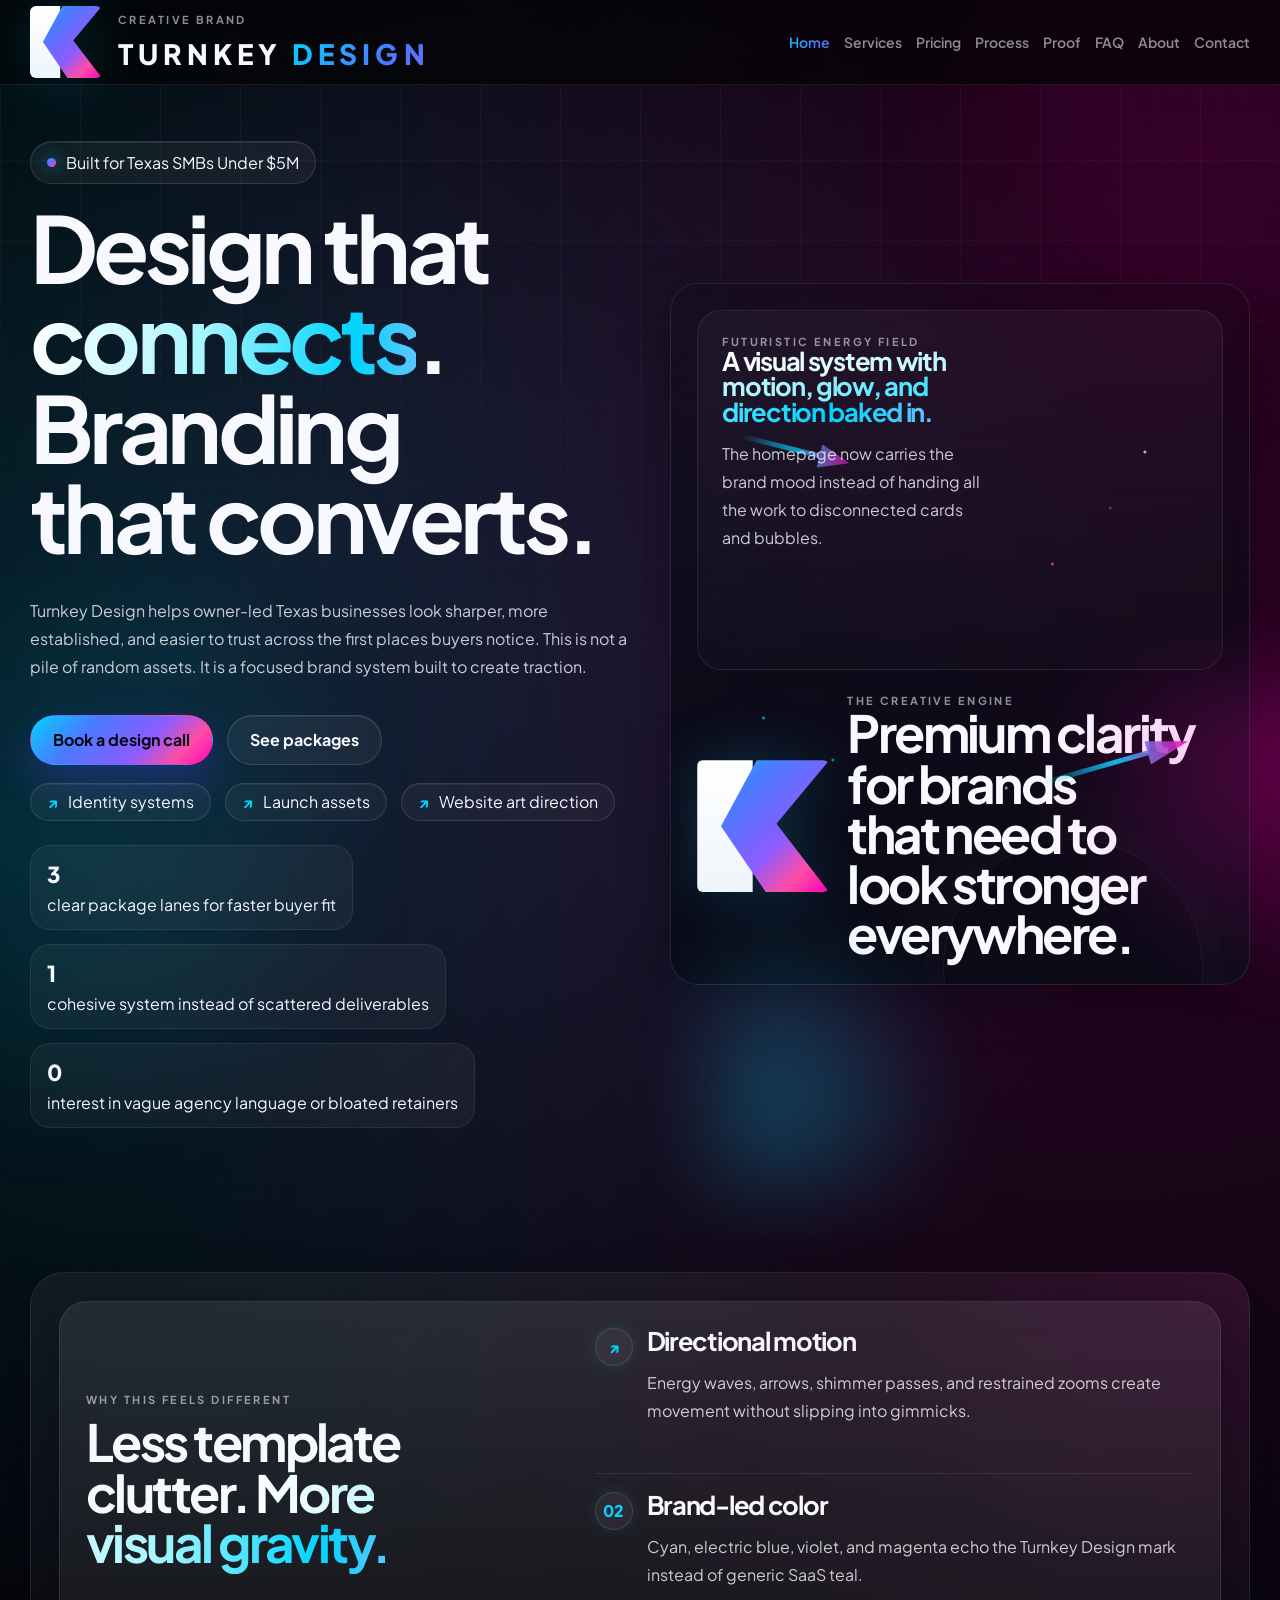
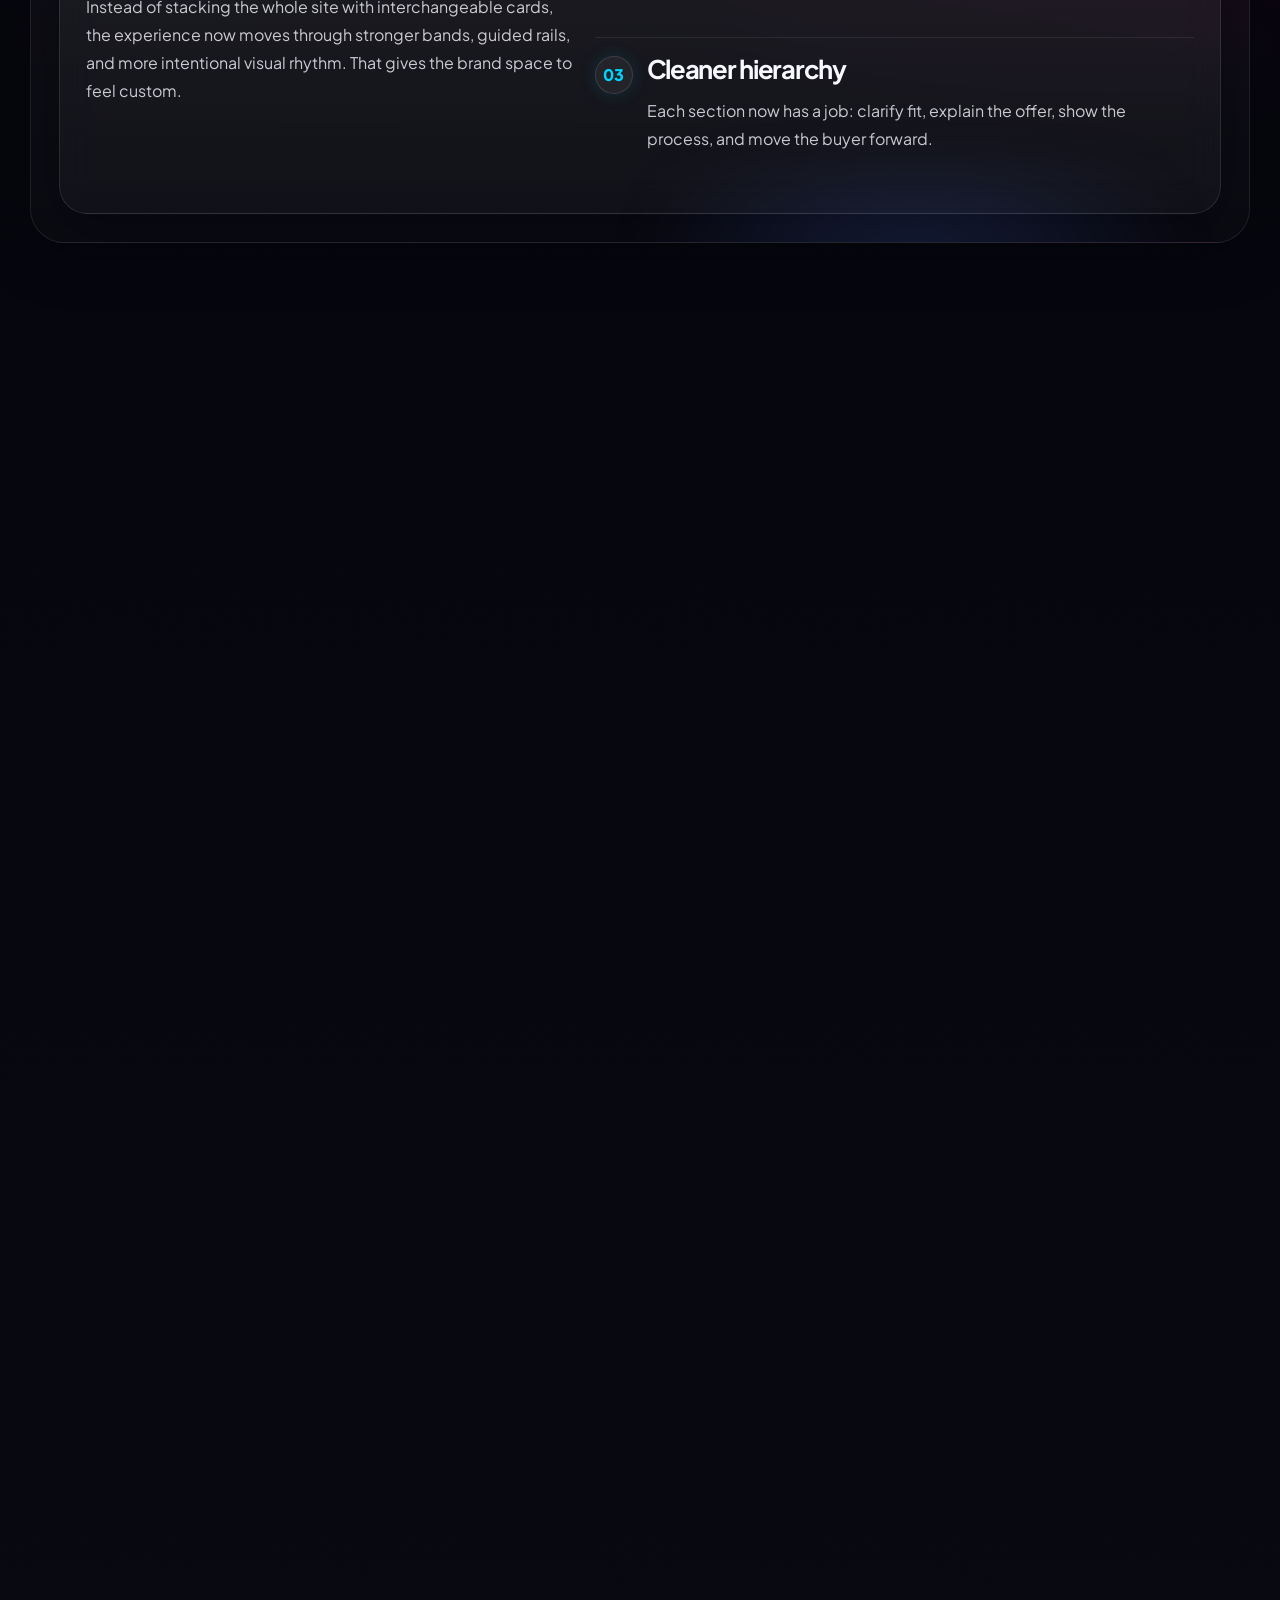
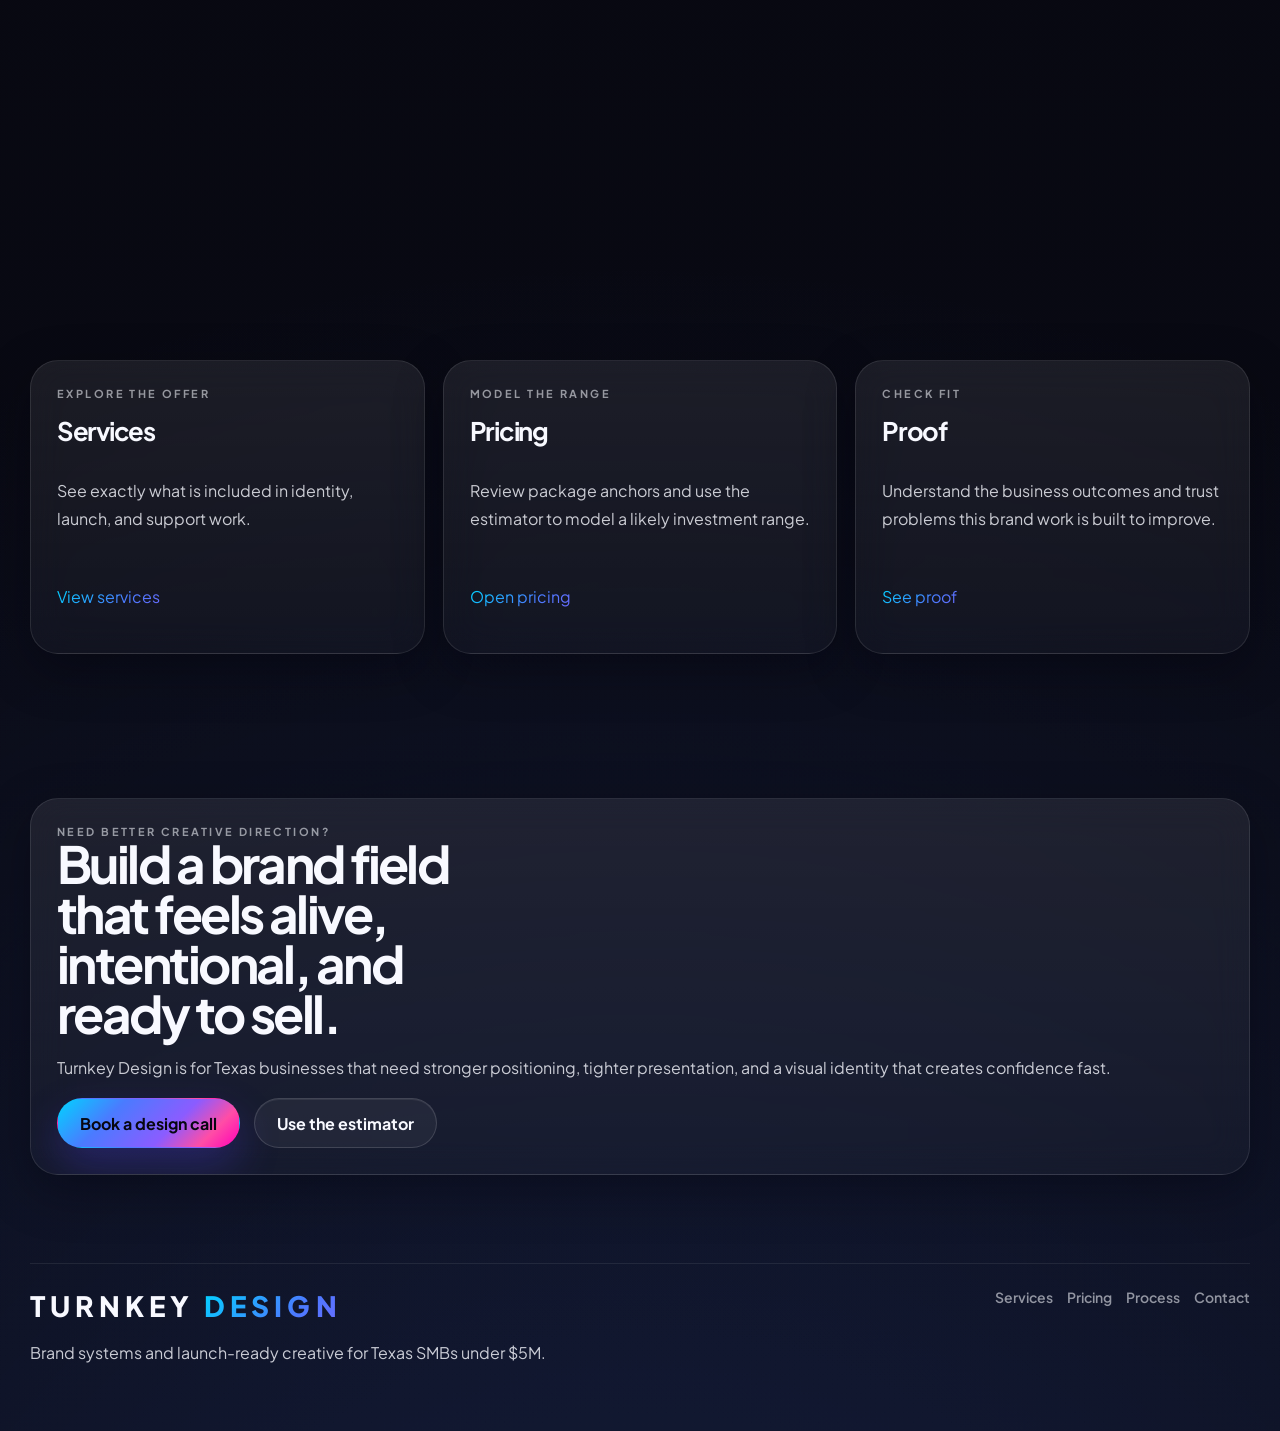
==== commit a8a84ffd: "Redesign site with animated Turnkey brand system" ====
--- a/index.html
+++ b/index.html
@@ -7,10 +7,10 @@
   <meta name="description" content="Turnkey Design helps Texas service businesses under $5M look credible, consistent, and established with identity systems, launch assets, and brand support.">
   <link rel="preconnect" href="https://fonts.googleapis.com">
   <link rel="preconnect" href="https://fonts.gstatic.com" crossorigin>
-  <link href="https://fonts.googleapis.com/css2?family=Exo+2:wght@300;400;500;600;700;800;900&display=swap" rel="stylesheet">
+  <link href="https://fonts.googleapis.com/css2?family=Plus+Jakarta+Sans:wght@300;400;500;600;700;800&display=swap" rel="stylesheet">
   <link rel="stylesheet" href="./styles.css">
 </head>
-<body>
+<body class="page-home">
   <div class="page-grid" aria-hidden="true"></div>
   <header class="topbar">
     <div class="shell topbar-inner">
@@ -36,126 +36,200 @@
 
   <main class="shell">
     <section class="hero">
-      <div class="hero-copy">
-        <div class="eyebrow">Built for Texas SMBs Under $5M</div>
-        <h1>Look credible, consistent, and established fast.</h1>
-        <p>Turnkey Design helps owner-led Texas businesses tighten their brand, launch cleaner visuals, and build trust faster without paying enterprise-agency overhead. The goal is not prettier files. It is stronger first impressions, clearer positioning, and assets that support growth.</p>
+      <div class="hero-copy" data-reveal>
+        <div class="hero-kicker">
+          Built for Texas SMBs Under $5M
+        </div>
+        <h1>Design that <span>connects</span>. Branding that converts.</h1>
+        <p>Turnkey Design helps owner-led Texas businesses look sharper, more established, and easier to trust across the first places buyers notice. This is not a pile of random assets. It is a focused brand system built to create traction.</p>
         <div class="button-row">
           <a class="btn btn-primary" href="./contact.html">Book a design call</a>
           <a class="btn btn-secondary" href="./pricing.html">See packages</a>
         </div>
-        <div class="pill-row">
-          <span class="pill">Texas SMB positioning</span>
-          <span class="pill">Visible pricing logic</span>
-          <span class="pill">Identity + launch support</span>
-        </div>
-        <div class="proof-strip">
-          <span class="pill">Best fit: service businesses and owner-led firms</span>
-          <span class="pill">Typical path: assess, build, launch</span>
-          <span class="pill">Packages shaped for trust and traction</span>
-        </div>
-      </div>
-      <div class="hero-panel card">
+        <div class="hero-badges">
+          <span class="hero-badge">Identity systems</span>
+          <span class="hero-badge">Launch assets</span>
+          <span class="hero-badge">Website art direction</span>
+        </div>
+        <div class="stat-strip">
+          <div class="stat-chip interactive-surface" data-reveal style="--reveal-delay:120ms">
+            <strong>3</strong>
+            <span>clear package lanes for faster buyer fit</span>
+          </div>
+          <div class="stat-chip interactive-surface" data-reveal style="--reveal-delay:200ms">
+            <strong>1</strong>
+            <span>cohesive system instead of scattered deliverables</span>
+          </div>
+          <div class="stat-chip interactive-surface" data-reveal style="--reveal-delay:280ms">
+            <strong>0</strong>
+            <span>interest in vague agency language or bloated retainers</span>
+          </div>
+        </div>
+      </div>
+
+      <div class="hero-panel interactive-surface" data-reveal style="--reveal-delay:140ms">
+        <div class="hero-energy" aria-hidden="true">
+          <div class="energy-wave wave-cyan parallax-item" data-parallax="18"></div>
+          <div class="energy-wave wave-pink parallax-item" data-parallax="26"></div>
+          <div class="energy-ring parallax-item" data-parallax="14"></div>
+          <div class="energy-arrow arrow-one"></div>
+          <div class="energy-arrow arrow-two"></div>
+          <div class="energy-dust"></div>
+        </div>
+        <div class="hero-stage">
+          <div class="hero-stage-copy">
+            <div class="eyebrow">Futuristic Energy Field</div>
+            <h3><span class="shimmer-text">A visual system with motion, glow, and direction baked in.</span></h3>
+            <p>The homepage now carries the brand mood instead of handing all the work to disconnected cards and bubbles.</p>
+          </div>
+        </div>
         <div class="hero-lockup">
           <span class="logo-mark large" aria-hidden="true"></span>
           <div>
             <div class="eyebrow">The Creative Engine</div>
-            <h2>Brand systems and rollout assets that make the business feel sharper everywhere.</h2>
-          </div>
-        </div>
-        <div class="metric-grid">
-          <article class="metric">
-            <span class="eyebrow">Identity</span>
-            <strong>Brand</strong>
-            <p>Marks, type, visual systems, and assets that make the company feel cohesive.</p>
+            <h2>Premium clarity for brands that need to look stronger everywhere.</h2>
+          </div>
+        </div>
+      </div>
+    </section>
+
+    <section class="section" data-reveal>
+      <div class="section-frame">
+        <div class="feature-band">
+          <div class="section-heading">
+            <div class="eyebrow">Why This Feels Different</div>
+            <h2>Less template clutter. <span>More visual gravity.</span></h2>
+            <p>Instead of stacking the whole site with interchangeable cards, the experience now moves through stronger bands, guided rails, and more intentional visual rhythm. That gives the brand space to feel custom.</p>
+          </div>
+          <div class="feature-rail">
+            <div class="feature-rail-item">
+              <div class="rail-marker">&#8599;</div>
+              <div>
+                <h3>Directional motion</h3>
+                <p>Energy waves, arrows, shimmer passes, and restrained zooms create movement without slipping into gimmicks.</p>
+              </div>
+            </div>
+            <div class="feature-rail-item">
+              <div class="rail-marker">02</div>
+              <div>
+                <h3>Brand-led color</h3>
+                <p>Cyan, electric blue, violet, and magenta echo the Turnkey Design mark instead of generic SaaS teal.</p>
+              </div>
+            </div>
+            <div class="feature-rail-item">
+              <div class="rail-marker">03</div>
+              <div>
+                <h3>Cleaner hierarchy</h3>
+                <p>Each section now has a job: clarify fit, explain the offer, show the process, and move the buyer forward.</p>
+              </div>
+            </div>
+          </div>
+        </div>
+      </div>
+    </section>
+
+    <section class="section">
+      <div class="story-grid">
+        <article class="feature-band interactive-surface" data-reveal>
+          <div class="content-stack">
+            <div class="eyebrow">Research Pattern</div>
+            <h2>Texas buyers respond to premium clarity, not vague creative language.</h2>
+            <p>The strongest service businesses look decisive. They state who they serve, show how the offer works, and remove uncertainty from the next step.</p>
+          </div>
+          <div class="detail-stack">
+            <div class="proof-row">
+              <div class="rail-marker">01</div>
+              <div>
+                <h3>Clear buyer fit</h3>
+                <p>Owner-led Texas businesses under $5M know right away whether this is for them.</p>
+              </div>
+            </div>
+            <div class="proof-row">
+              <div class="rail-marker">02</div>
+              <div>
+                <h3>Visible package ladder</h3>
+                <p>Starter, Growth, and Authority create a self-selection path without hiding the scope.</p>
+              </div>
+            </div>
+            <div class="proof-row">
+              <div class="rail-marker">03</div>
+              <div>
+                <h3>Business outcome framing</h3>
+                <p>The site talks about trust, traction, and rollout readiness instead of selling design as decoration.</p>
+              </div>
+            </div>
+          </div>
+        </article>
+
+        <div class="service-grid">
+          <article class="card interactive-surface" data-reveal style="--reveal-delay:80ms">
+            <div class="eyebrow">Identity</div>
+            <h3>Build the system</h3>
+            <p>Marks, typography, color logic, and usage rules that make the business feel cohesive fast.</p>
           </article>
-          <article class="metric">
-            <span class="eyebrow">Launch</span>
-            <strong>Assets</strong>
-            <p>Social templates, collateral, pitch visuals, and delivery-ready materials.</p>
+          <article class="card interactive-surface" data-reveal style="--reveal-delay:160ms">
+            <div class="eyebrow">Launch</div>
+            <h3>Deploy the look</h3>
+            <p>Templates, collateral, deck visuals, and brand elements that move the new identity into the real world.</p>
           </article>
-          <article class="metric">
-            <span class="eyebrow">Support</span>
-            <strong>Trust</strong>
-            <p>Clearer presentation for websites, proposals, sales decks, and client-facing materials.</p>
+          <article class="card interactive-surface" data-reveal style="--reveal-delay:240ms">
+            <div class="eyebrow">Support</div>
+            <h3>Sharpen the touchpoints</h3>
+            <p>Website direction, proposal visuals, and rollout guidance so the brand holds together everywhere.</p>
           </article>
         </div>
       </div>
     </section>
 
+    <section class="section" data-reveal>
+      <div class="process-band">
+        <article class="card interactive-surface">
+          <div class="eyebrow">01</div>
+          <h3>Assess</h3>
+          <p>Clarify positioning, visual gaps, and where trust is currently leaking before the creative work starts.</p>
+        </article>
+        <article class="card interactive-surface">
+          <div class="eyebrow">02</div>
+          <h3>Build</h3>
+          <p>Create the identity system and rollout pieces with a stronger sense of motion, polish, and useability.</p>
+        </article>
+        <article class="card interactive-surface">
+          <div class="eyebrow">03</div>
+          <h3>Launch</h3>
+          <p>Move the brand into the assets buyers see first, with cleaner handoff and clearer next steps.</p>
+        </article>
+      </div>
+    </section>
+
     <section class="section">
-      <div class="section-heading">
-        <div class="eyebrow">What The Research Says</div>
-        <h2>Texas buyers respond to premium clarity, not vague creative language.</h2>
-        <p>The strongest Texas SMB sites do four things well: they name the customer clearly, package the offer visibly, reduce friction with pricing or a low-risk next step, and explain what happens after inquiry. Turnkey Design is built around that exact pattern.</p>
-      </div>
-      <div class="card-grid">
-        <article class="card">
-          <div class="icon">01</div>
-          <h3>Clear buyer fit</h3>
-          <p>We speak directly to owner-led Texas businesses under $5M that need to look more established now, not someday.</p>
-        </article>
-        <article class="card">
-          <div class="icon">02</div>
-          <h3>Visible package ladder</h3>
-          <p>Starter, Growth, and Authority give buyers a practical way to self-select without digging through vague agency copy.</p>
-        </article>
-        <article class="card">
-          <div class="icon">03</div>
-          <h3>Business outcome framing</h3>
-          <p>Branding is tied to trust, traction, and conversion readiness instead of being sold as aesthetics alone.</p>
-        </article>
-      </div>
-    </section>
-
-    <section class="section split">
-      <article class="card">
-        <div class="eyebrow">Offer Ladder</div>
-        <h2>Assess, build, launch.</h2>
-        <ul class="check-list">
-          <li>Clarify positioning, visual direction, and where trust is currently leaking.</li>
-          <li>Build the identity system, launch assets, and supporting brand pieces.</li>
-          <li>Roll the brand into the materials buyers actually see first.</li>
-        </ul>
-        <p><a class="inline-link" href="./process.html">See the full process</a></p>
-      </article>
-      <div class="stack">
-        <article class="card">
-          <div class="eyebrow">Starter Identity</div>
-          <h3>For early-stage brands that need credibility fast.</h3>
-          <p>Core mark, supporting lockups, type and color direction, and the essentials needed to stop looking pieced together.</p>
-        </article>
-        <article class="card">
-          <div class="eyebrow">Growth Identity</div>
-          <h3>For service brands that need a cleaner rollout.</h3>
-          <p>Expanded identity system, templates, and launch materials for websites, sales, and social touchpoints.</p>
-        </article>
-        <article class="card">
-          <div class="eyebrow">Authority Brand System</div>
-          <h3>For firms that need strategy and rollout support together.</h3>
-          <p>Higher-touch brand direction, deeper systems, and launch support for businesses pushing into a stronger market position.</p>
-        </article>
-      </div>
-    </section>
-
-    <section class="section">
-      <div class="section-heading">
-        <div class="eyebrow">Site Architecture</div>
-        <h2>Built to answer the questions buyers ask before they inquire.</h2>
-      </div>
-      <div class="service-grid">
-        <article class="card"><h3>Services</h3><p>See exactly what is included in identity, launch, and support work.</p><p><a class="inline-link" href="./services.html">View services</a></p></article>
-        <article class="card"><h3>Pricing</h3><p>Review package anchors and use the estimator to model the likely range.</p><p><a class="inline-link" href="./pricing.html">Open pricing</a></p></article>
-        <article class="card"><h3>Proof</h3><p>Understand the outcomes and business problems this brand work is built to solve.</p><p><a class="inline-link" href="./proof.html">See proof</a></p></article>
-      </div>
-    </section>
-
-    <section class="section">
-      <div class="cta card">
+      <div class="feature-grid">
+        <article class="info-band interactive-surface" data-reveal>
+          <div class="eyebrow">Explore The Offer</div>
+          <h3>Services</h3>
+          <p>See exactly what is included in identity, launch, and support work.</p>
+          <p><a class="inline-link" href="./services.html">View services</a></p>
+        </article>
+        <article class="info-band interactive-surface" data-reveal style="--reveal-delay:90ms">
+          <div class="eyebrow">Model The Range</div>
+          <h3>Pricing</h3>
+          <p>Review package anchors and use the estimator to model a likely investment range.</p>
+          <p><a class="inline-link" href="./pricing.html">Open pricing</a></p>
+        </article>
+        <article class="info-band interactive-surface" data-reveal style="--reveal-delay:180ms">
+          <div class="eyebrow">Check Fit</div>
+          <h3>Proof</h3>
+          <p>Understand the business outcomes and trust problems this brand work is built to improve.</p>
+          <p><a class="inline-link" href="./proof.html">See proof</a></p>
+        </article>
+      </div>
+    </section>
+
+    <section class="section" data-reveal>
+      <div class="card cta interactive-surface">
         <div>
           <div class="eyebrow">Need Better Creative Direction?</div>
-          <h2>Build a brand that helps your business look as strong as it operates.</h2>
-          <p>Turnkey Design is for Texas businesses that need clearer positioning, tighter brand consistency, and assets that are ready to help the company sell.</p>
+          <h2>Build a brand field that feels alive, intentional, and ready to sell.</h2>
+          <p>Turnkey Design is for Texas businesses that need stronger positioning, tighter presentation, and a visual identity that creates confidence fast.</p>
         </div>
         <div class="cta-row">
           <a class="btn btn-primary" href="./contact.html">Book a design call</a>
@@ -179,5 +253,6 @@
       </div>
     </div>
   </footer>
+  <script src="./app.js"></script>
 </body>
 </html>
--- a/styles.css
+++ b/styles.css
@@ -1,24 +1,30 @@
 :root {
-  --bg: #04070a;
-  --bg-soft: #0a1018;
-  --surface: rgba(9, 16, 24, 0.84);
-  --surface-strong: rgba(13, 21, 32, 0.94);
-  --surface-tint: rgba(255, 255, 255, 0.06);
-  --border: rgba(255, 255, 255, 0.12);
-  --text: #f7fbff;
-  --text-soft: rgba(247, 251, 255, 0.76);
-  --text-muted: rgba(247, 251, 255, 0.56);
-  --accent: #00c2ab;
-  --accent-2: #17cfff;
-  --accent-3: #1f68ff;
-  --accent-rgb: 0, 194, 171;
-  --gradient: linear-gradient(135deg, #00c2ab 0%, #17cfff 42%, #1f68ff 100%);
-  --gradient-soft: linear-gradient(180deg, rgba(255, 255, 255, 0.08), rgba(255, 255, 255, 0.03));
-  --shadow: 0 28px 80px rgba(0, 0, 0, 0.34);
-  --radius-xl: 32px;
+  --bg: #030305;
+  --bg-deep: #070811;
+  --bg-soft: #10111c;
+  --panel: rgba(14, 15, 27, 0.78);
+  --panel-strong: rgba(18, 20, 36, 0.92);
+  --panel-muted: rgba(255, 255, 255, 0.04);
+  --line: rgba(255, 255, 255, 0.1);
+  --line-strong: rgba(255, 255, 255, 0.18);
+  --text: #f8f9ff;
+  --text-soft: rgba(248, 249, 255, 0.8);
+  --text-muted: rgba(248, 249, 255, 0.56);
+  --white: #ffffff;
+  --cyan: #00d4ff;
+  --blue: #4a7bff;
+  --violet: #8b5cff;
+  --pink-soft: #ff4da6;
+  --pink: #ff00b8;
+  --shadow: 0 22px 70px rgba(0, 0, 0, 0.42);
+  --shadow-soft: 0 16px 48px rgba(2, 4, 12, 0.34);
+  --radius-xl: 34px;
   --radius-lg: 24px;
   --radius-md: 18px;
-  --shell: min(1180px, calc(100% - 32px));
+  --shell: min(1220px, calc(100% - 40px));
+  --header-gradient: linear-gradient(90deg, var(--white) 0%, #a9f6ff 20%, var(--cyan) 38%, #f0b0ff 58%, var(--pink-soft) 78%, var(--white) 100%);
+  --brand-gradient: linear-gradient(135deg, var(--cyan) 0%, var(--blue) 30%, var(--violet) 62%, var(--pink-soft) 82%, var(--pink) 100%);
+  --panel-gradient: linear-gradient(180deg, rgba(255, 255, 255, 0.1) 0%, rgba(255, 255, 255, 0.03) 100%);
 }
 
 *,
@@ -33,13 +39,43 @@
 
 body {
   margin: 0;
-  font-family: "Exo 2", sans-serif;
+  min-height: 100vh;
+  font-family: "Plus Jakarta Sans", sans-serif;
   color: var(--text);
   background:
-    radial-gradient(circle at 12% 18%, rgba(0, 194, 171, 0.18), transparent 24%),
-    radial-gradient(circle at 88% 14%, rgba(31, 104, 255, 0.18), transparent 24%),
-    linear-gradient(180deg, #020406 0%, #04070a 42%, #07111a 100%);
+    radial-gradient(circle at 14% 14%, rgba(0, 212, 255, 0.16), transparent 24%),
+    radial-gradient(circle at 86% 12%, rgba(255, 0, 184, 0.18), transparent 28%),
+    radial-gradient(circle at 50% 110%, rgba(74, 123, 255, 0.16), transparent 32%),
+    linear-gradient(180deg, #020204 0%, #06060d 38%, #0a0b16 100%);
   overflow-x: hidden;
+}
+
+body::before,
+body::after {
+  content: "";
+  position: fixed;
+  inset: auto;
+  pointer-events: none;
+  z-index: -3;
+  border-radius: 999px;
+  filter: blur(90px);
+  opacity: 0.45;
+}
+
+body::before {
+  width: 28rem;
+  height: 28rem;
+  top: -8rem;
+  right: -10rem;
+  background: rgba(255, 0, 184, 0.22);
+}
+
+body::after {
+  width: 26rem;
+  height: 26rem;
+  bottom: -10rem;
+  left: -8rem;
+  background: rgba(0, 212, 255, 0.2);
 }
 
 a {
@@ -65,10 +101,10 @@
   pointer-events: none;
   z-index: -2;
   background-image:
-    linear-gradient(rgba(255, 255, 255, 0.04) 1px, transparent 1px),
-    linear-gradient(90deg, rgba(255, 255, 255, 0.04) 1px, transparent 1px);
-  background-size: 72px 72px;
-  mask-image: linear-gradient(180deg, rgba(0, 0, 0, 0.78), transparent 92%);
+    linear-gradient(rgba(255, 255, 255, 0.045) 1px, transparent 1px),
+    linear-gradient(90deg, rgba(255, 255, 255, 0.045) 1px, transparent 1px);
+  background-size: 80px 80px;
+  mask-image: linear-gradient(180deg, rgba(0, 0, 0, 0.92), transparent 94%);
 }
 
 .shell {
@@ -79,9 +115,9 @@
 .topbar {
   position: sticky;
   top: 0;
-  z-index: 20;
-  backdrop-filter: blur(20px);
-  background: rgba(4, 7, 10, 0.72);
+  z-index: 30;
+  backdrop-filter: blur(18px);
+  background: rgba(3, 3, 5, 0.72);
   border-bottom: 1px solid rgba(255, 255, 255, 0.08);
 }
 
@@ -90,10 +126,11 @@
 .nav-links,
 .button-row,
 .pill-row,
-.proof-strip,
+.stat-strip,
 .foot-links,
 .cta-row,
-.pricing-summary {
+.pricing-summary,
+.hero-badges {
   display: flex;
   align-items: center;
   gap: 14px;
@@ -102,22 +139,28 @@
 
 .topbar-inner {
   justify-content: space-between;
-  min-height: 82px;
+  min-height: 84px;
+}
+
+.brand {
+  gap: 16px;
 }
 
 .brand-copy,
 .section-heading,
 .hero-copy,
-.hero-panel,
-.stack {
-  display: grid;
-  gap: 8px;
+.stack,
+.page-intro,
+.content-stack,
+.detail-stack {
+  display: grid;
+  gap: 10px;
 }
 
 .eyebrow {
   font-size: 11px;
   font-weight: 700;
-  letter-spacing: 0.2em;
+  letter-spacing: 0.22em;
   text-transform: uppercase;
   color: var(--text-muted);
 }
@@ -125,16 +168,33 @@
 .wordmark {
   font-size: 28px;
   font-weight: 800;
-  letter-spacing: 0.16em;
+  letter-spacing: 0.18em;
   text-transform: uppercase;
 }
 
 .wordmark span,
+.inline-link,
 .nav-links a.active,
-.inline-link,
 .price-range strong,
-.estimate-output strong {
-  color: var(--accent-2);
+.estimate-output strong,
+.text-gradient {
+  background: var(--brand-gradient);
+  background-size: 220% 220%;
+  -webkit-background-clip: text;
+  background-clip: text;
+  color: transparent;
+}
+
+.shimmer-text,
+.section-heading h2 span,
+h1 span,
+h2 span {
+  background: var(--header-gradient);
+  background-size: 220% auto;
+  -webkit-background-clip: text;
+  background-clip: text;
+  color: transparent;
+  animation: shimmer 8s linear infinite;
 }
 
 .logo-mark {
@@ -142,6 +202,7 @@
   height: 72px;
   position: relative;
   display: inline-block;
+  filter: drop-shadow(0 0 28px rgba(0, 212, 255, 0.18));
 }
 
 .logo-mark::before,
@@ -159,13 +220,13 @@
 
 .logo-mark::after {
   clip-path: polygon(45% 0, 100% 0, 60% 48%, 100% 100%, 52% 100%, 18% 50%);
-  background: var(--gradient);
+  background: var(--brand-gradient);
   border-radius: 6px;
 }
 
 .logo-mark.large {
-  width: 118px;
-  height: 118px;
+  width: 132px;
+  height: 132px;
 }
 
 .nav-links a,
@@ -173,12 +234,13 @@
   font-size: 14px;
   font-weight: 600;
   color: var(--text-muted);
-  transition: color 0.22s ease;
+  transition: color 0.22s ease, transform 0.22s ease;
 }
 
 .nav-links a:hover,
 .foot-links a:hover {
   color: var(--text);
+  transform: translateY(-1px);
 }
 
 .nav-links a.active {
@@ -188,47 +250,87 @@
 
 .hero,
 .section {
-  padding: 52px 0 80px;
+  padding: 56px 0 88px;
 }
 
 .hero {
   display: grid;
-  grid-template-columns: minmax(0, 1.02fr) minmax(340px, 0.98fr);
-  gap: 24px;
+  grid-template-columns: minmax(0, 1fr) minmax(360px, 0.95fr);
+  gap: 30px;
   align-items: center;
+  min-height: calc(100vh - 110px);
+}
+
+.hero-compact {
+  min-height: auto;
+  padding-bottom: 42px;
+}
+
+.hero-copy {
+  gap: 18px;
+  position: relative;
+  z-index: 1;
+}
+
+.hero-copy p,
+.page-intro p,
+.section-heading p {
+  max-width: 70ch;
+}
+
+.hero-kicker {
+  display: inline-flex;
+  align-items: center;
+  gap: 10px;
+  width: fit-content;
+  padding: 10px 16px;
+  border-radius: 999px;
+  border: 1px solid rgba(255, 255, 255, 0.12);
+  background: rgba(255, 255, 255, 0.05);
+  box-shadow: inset 0 1px 0 rgba(255, 255, 255, 0.08);
+}
+
+.hero-kicker::before {
+  content: "";
+  width: 9px;
+  height: 9px;
+  border-radius: 50%;
+  background: var(--brand-gradient);
+  box-shadow: 0 0 18px rgba(0, 212, 255, 0.8);
 }
 
 h1,
 h2,
 h3 {
   margin: 0;
-  letter-spacing: -0.04em;
+  letter-spacing: -0.05em;
   line-height: 0.98;
   text-wrap: balance;
 }
 
 h1 {
-  font-size: clamp(42px, 7vw, 84px);
-  max-width: 11ch;
+  font-size: clamp(44px, 7.8vw, 92px);
+  max-width: 10ch;
 }
 
 h2 {
-  font-size: clamp(30px, 4vw, 54px);
+  font-size: clamp(32px, 4vw, 58px);
   max-width: 13ch;
 }
 
 h3 {
-  font-size: 24px;
+  font-size: clamp(20px, 2vw, 28px);
 }
 
 p,
-li {
+li,
+summary {
   color: var(--text-soft);
-  line-height: 1.72;
+  line-height: 1.75;
 }
 
 .btn {
-  min-height: 48px;
+  min-height: 50px;
   padding: 0 22px;
   border-radius: 999px;
   border: 1px solid transparent;
@@ -236,50 +338,238 @@
   align-items: center;
   justify-content: center;
   font-weight: 700;
-  transition: transform 0.25s ease, box-shadow 0.25s ease, border-color 0.25s ease;
+  transition: transform 0.25s ease, box-shadow 0.25s ease, border-color 0.25s ease, background 0.25s ease;
   cursor: pointer;
 }
 
 .btn:hover {
-  transform: translateY(-2px);
+  transform: translateY(-2px) scale(1.01);
 }
 
 .btn-primary {
-  background: var(--gradient);
-  color: #041016;
-  box-shadow: 0 16px 40px rgba(16, 210, 255, 0.24);
+  color: #070711;
+  background: var(--brand-gradient);
+  box-shadow: 0 18px 42px rgba(82, 66, 255, 0.28);
 }
 
 .btn-secondary {
+  color: var(--text);
   background: rgba(255, 255, 255, 0.05);
-  border-color: var(--border);
-}
-
-.pill {
-  min-height: 36px;
-  padding: 0 14px;
+  border-color: rgba(255, 255, 255, 0.14);
+  box-shadow: inset 0 1px 0 rgba(255, 255, 255, 0.08);
+}
+
+.btn-secondary:hover {
+  border-color: rgba(255, 255, 255, 0.22);
+  background: rgba(255, 255, 255, 0.08);
+}
+
+.pill,
+.hero-badge {
+  min-height: 38px;
+  padding: 0 16px;
   border-radius: 999px;
-  border: 1px solid var(--border);
+  border: 1px solid rgba(255, 255, 255, 0.12);
   background: rgba(255, 255, 255, 0.04);
-}
-
+  box-shadow: inset 0 1px 0 rgba(255, 255, 255, 0.06);
+}
+
+.hero-badge {
+  display: inline-flex;
+  align-items: center;
+  gap: 10px;
+}
+
+.hero-badge::before {
+  content: "↗";
+  color: var(--cyan);
+  font-weight: 700;
+}
+
+.panel,
 .card,
 .metric,
 .quote-card,
 .faq-item,
-.estimate-card {
-  background: var(--gradient-soft);
-  border: 1px solid var(--border);
-  border-radius: 26px;
-  box-shadow: var(--shadow);
-}
-
+.estimate-card,
 .hero-panel,
+.feature-band,
+.timeline-step,
+.info-band,
+.proof-lane,
+.process-band {
+  position: relative;
+  overflow: hidden;
+  border: 1px solid var(--line);
+  background: linear-gradient(180deg, rgba(255, 255, 255, 0.08) 0%, rgba(255, 255, 255, 0.03) 100%);
+  box-shadow: var(--shadow-soft);
+  backdrop-filter: blur(18px);
+}
+
+.interactive-surface::before {
+  content: "";
+  position: absolute;
+  inset: -30%;
+  background: radial-gradient(circle at var(--mx, 50%) var(--my, 50%), rgba(255, 255, 255, 0.14), rgba(255, 255, 255, 0) 38%);
+  opacity: 0;
+  transition: opacity 0.35s ease;
+  pointer-events: none;
+}
+
+.interactive-surface:hover::before {
+  opacity: 1;
+}
+
 .card,
 .metric,
 .quote-card,
-.estimate-card {
-  padding: 24px;
+.estimate-card,
+.hero-panel,
+.feature-band,
+.timeline-step,
+.info-band,
+.proof-lane,
+.process-band {
+  border-radius: 28px;
+}
+
+.card,
+.metric,
+.quote-card,
+.estimate-card,
+.hero-panel,
+.feature-band,
+.info-band,
+.proof-lane,
+.process-band {
+  padding: 26px;
+}
+
+.hero-panel {
+  min-height: 580px;
+  display: grid;
+  align-content: end;
+  gap: 24px;
+  background:
+    linear-gradient(180deg, rgba(7, 8, 17, 0.22) 0%, rgba(8, 10, 20, 0.78) 55%, rgba(10, 11, 23, 0.94) 100%);
+}
+
+.hero-panel::after,
+.page-home .hero::after {
+  content: "";
+  position: absolute;
+  inset: auto;
+  pointer-events: none;
+}
+
+.page-home .hero {
+  position: relative;
+}
+
+.page-home .hero::after {
+  right: -10%;
+  bottom: 2%;
+  width: 54%;
+  height: 46%;
+  background:
+    radial-gradient(circle at 8% 82%, rgba(0, 212, 255, 0.32), transparent 26%),
+    radial-gradient(circle at 86% 18%, rgba(255, 0, 184, 0.32), transparent 32%);
+  filter: blur(42px);
+  z-index: 0;
+  opacity: 0.9;
+}
+
+.hero-energy {
+  position: absolute;
+  inset: 0;
+  overflow: hidden;
+  border-radius: inherit;
+}
+
+.energy-wave,
+.energy-arrow,
+.energy-ring,
+.energy-dust {
+  position: absolute;
+  pointer-events: none;
+}
+
+.energy-wave {
+  left: -18%;
+  right: -12%;
+  height: 180px;
+  border-radius: 999px;
+  filter: blur(1px);
+  opacity: 0.95;
+  transform-origin: center;
+}
+
+.energy-wave.wave-cyan {
+  bottom: 18%;
+  background: linear-gradient(90deg, rgba(0, 212, 255, 0) 0%, rgba(0, 212, 255, 0.9) 28%, rgba(125, 236, 255, 0.9) 52%, rgba(0, 212, 255, 0) 100%);
+  clip-path: polygon(0 61%, 12% 54%, 24% 63%, 35% 74%, 48% 70%, 61% 54%, 73% 48%, 84% 58%, 100% 72%, 100% 100%, 0 100%);
+  animation: waveFloat 14s ease-in-out infinite;
+}
+
+.energy-wave.wave-pink {
+  top: 16%;
+  left: 30%;
+  right: -20%;
+  background: linear-gradient(90deg, rgba(255, 0, 184, 0) 0%, rgba(255, 77, 166, 0.82) 24%, rgba(255, 0, 184, 1) 56%, rgba(255, 0, 184, 0.08) 100%);
+  clip-path: polygon(0 84%, 18% 70%, 34% 45%, 52% 18%, 71% 0, 84% 18%, 100% 50%, 100% 100%, 0 100%);
+  transform: rotate(8deg);
+  animation: waveRise 16s ease-in-out infinite;
+}
+
+.energy-ring {
+  width: 260px;
+  height: 260px;
+  right: 8%;
+  top: 12%;
+  border-radius: 50%;
+  border: 1px solid rgba(255, 255, 255, 0.12);
+  box-shadow:
+    0 0 0 20px rgba(255, 255, 255, 0.02),
+    0 0 0 50px rgba(255, 255, 255, 0.015);
+  opacity: 0.55;
+  animation: pulseRing 10s ease-in-out infinite;
+}
+
+.energy-arrow {
+  width: 150px;
+  height: 24px;
+  background: linear-gradient(90deg, rgba(0, 212, 255, 0), rgba(0, 212, 255, 0.9), rgba(255, 0, 184, 0.86));
+  clip-path: polygon(0 40%, 72% 40%, 72% 0, 100% 50%, 72% 100%, 72% 60%, 0 60%);
+  filter: drop-shadow(0 0 18px rgba(0, 212, 255, 0.4));
+}
+
+.energy-arrow.arrow-one {
+  bottom: 30%;
+  right: 10%;
+  transform: rotate(-16deg);
+  animation: arrowDrift 12s ease-in-out infinite;
+}
+
+.energy-arrow.arrow-two {
+  top: 22%;
+  left: 12%;
+  width: 110px;
+  transform: rotate(14deg);
+  opacity: 0.78;
+  animation: arrowDrift 15s ease-in-out infinite reverse;
+}
+
+.energy-dust {
+  inset: 0;
+  background:
+    radial-gradient(circle at 16% 62%, rgba(0, 212, 255, 0.95) 0 1px, transparent 2px),
+    radial-gradient(circle at 28% 68%, rgba(0, 212, 255, 0.8) 0 1px, transparent 2px),
+    radial-gradient(circle at 66% 40%, rgba(255, 77, 166, 0.95) 0 1px, transparent 2px),
+    radial-gradient(circle at 76% 32%, rgba(255, 0, 184, 0.8) 0 1px, transparent 2px),
+    radial-gradient(circle at 82% 24%, rgba(255, 255, 255, 0.95) 0 1px, transparent 2px),
+    radial-gradient(circle at 58% 72%, rgba(255, 255, 255, 0.78) 0 1px, transparent 2px);
+  opacity: 0.7;
+  animation: dustShift 18s linear infinite;
 }
 
 .hero-lockup {
@@ -287,7 +577,42 @@
   grid-template-columns: auto 1fr;
   gap: 18px;
   align-items: center;
-  margin-bottom: 18px;
+}
+
+.hero-stage {
+  position: relative;
+  min-height: 360px;
+  border-radius: 24px;
+  overflow: hidden;
+  border: 1px solid rgba(255, 255, 255, 0.08);
+  background: linear-gradient(180deg, rgba(255, 255, 255, 0.04), rgba(255, 255, 255, 0.02));
+}
+
+.hero-stage-copy {
+  position: relative;
+  z-index: 1;
+  padding: 24px;
+  max-width: 20rem;
+}
+
+.stat-strip {
+  justify-content: space-between;
+  padding-top: 6px;
+}
+
+.stat-chip {
+  min-width: 168px;
+  padding: 14px 16px;
+  border-radius: 20px;
+  background: rgba(255, 255, 255, 0.045);
+  border: 1px solid rgba(255, 255, 255, 0.08);
+}
+
+.stat-chip strong {
+  display: block;
+  font-size: 22px;
+  font-weight: 800;
+  margin-bottom: 6px;
 }
 
 .metric-grid,
@@ -295,41 +620,134 @@
 .quote-grid,
 .proof-grid,
 .faq-grid,
-.service-grid {
-  display: grid;
+.service-grid,
+.story-grid,
+.feature-grid,
+.contact-grid,
+.process-grid {
+  display: grid;
+  gap: 18px;
+}
+
+.metric-grid,
+.card-grid,
+.quote-grid,
+.service-grid,
+.story-grid,
+.feature-grid {
   grid-template-columns: repeat(3, minmax(0, 1fr));
-  gap: 16px;
 }
 
 .proof-grid,
-.faq-grid {
+.faq-grid,
+.contact-grid {
   grid-template-columns: repeat(2, minmax(0, 1fr));
 }
 
 .metric strong,
 .price-range strong {
   display: block;
-  font-size: 28px;
+  font-size: 30px;
   margin: 10px 0;
 }
 
+.metric {
+  padding-top: 22px;
+}
+
 .icon {
-  width: 42px;
-  height: 42px;
-  border-radius: 14px;
+  width: 48px;
+  height: 48px;
+  border-radius: 16px;
   display: grid;
   place-items: center;
-  background: rgba(0, 194, 171, 0.14);
-  border: 1px solid rgba(0, 194, 171, 0.28);
-  margin-bottom: 14px;
+  background: rgba(255, 255, 255, 0.06);
+  border: 1px solid rgba(255, 255, 255, 0.12);
+  margin-bottom: 16px;
   font-weight: 800;
+  color: var(--cyan);
+  box-shadow: 0 0 28px rgba(0, 212, 255, 0.08);
 }
 
 .split {
   display: grid;
-  grid-template-columns: minmax(0, 0.96fr) minmax(0, 1.04fr);
+  grid-template-columns: minmax(0, 0.95fr) minmax(0, 1.05fr);
   gap: 18px;
   align-items: start;
+}
+
+.section-frame {
+  position: relative;
+  padding: 28px;
+  border-radius: 34px;
+  border: 1px solid rgba(255, 255, 255, 0.08);
+  background:
+    radial-gradient(circle at top right, rgba(255, 0, 184, 0.08), transparent 30%),
+    linear-gradient(180deg, rgba(255, 255, 255, 0.05), rgba(255, 255, 255, 0.02));
+  box-shadow: var(--shadow-soft);
+  overflow: hidden;
+}
+
+.section-frame::after {
+  content: "";
+  position: absolute;
+  inset: auto -10% -30% 35%;
+  height: 240px;
+  background: radial-gradient(circle, rgba(74, 123, 255, 0.16), transparent 60%);
+  filter: blur(30px);
+  pointer-events: none;
+}
+
+.feature-band,
+.info-band,
+.proof-lane,
+.process-band {
+  display: grid;
+  gap: 18px;
+}
+
+.feature-band {
+  grid-template-columns: minmax(0, 0.9fr) minmax(0, 1.1fr);
+  align-items: center;
+}
+
+.process-band {
+  grid-template-columns: repeat(3, minmax(0, 1fr));
+}
+
+.feature-rail {
+  display: grid;
+  gap: 14px;
+}
+
+.feature-rail-item,
+.proof-row {
+  display: grid;
+  grid-template-columns: auto 1fr;
+  gap: 14px;
+  align-items: start;
+  padding: 18px 0;
+  border-top: 1px solid rgba(255, 255, 255, 0.08);
+}
+
+.feature-rail-item:first-child,
+.proof-row:first-child {
+  border-top: 0;
+  padding-top: 0;
+}
+
+.feature-rail-item .rail-marker,
+.proof-row .rail-marker {
+  width: 38px;
+  height: 38px;
+  border-radius: 999px;
+  display: grid;
+  place-items: center;
+  background: rgba(255, 255, 255, 0.06);
+  border: 1px solid rgba(255, 255, 255, 0.12);
+  color: var(--cyan);
+  font-weight: 800;
+  box-shadow: 0 0 18px rgba(0, 212, 255, 0.14);
 }
 
 .list,
@@ -354,28 +772,23 @@
 
 .check-list li::before {
   content: "";
-  width: 9px;
-  height: 9px;
+  width: 10px;
+  height: 10px;
   border-radius: 50%;
-  background: var(--gradient);
+  background: var(--brand-gradient);
   margin-top: 10px;
-  box-shadow: 0 0 0 6px rgba(0, 194, 171, 0.12);
+  box-shadow: 0 0 0 7px rgba(0, 212, 255, 0.08);
 }
 
 .cta {
   justify-content: space-between;
 }
 
-.proof-strip {
-  justify-content: space-between;
-  border-top: 1px solid rgba(255, 255, 255, 0.08);
-  padding-top: 18px;
-  margin-top: 20px;
-}
-
 .quote-card.featured {
-  border-color: rgba(23, 207, 255, 0.4);
-  box-shadow: 0 24px 70px rgba(23, 207, 255, 0.12);
+  border-color: rgba(255, 255, 255, 0.18);
+  box-shadow:
+    0 24px 80px rgba(74, 123, 255, 0.22),
+    inset 0 1px 0 rgba(255, 255, 255, 0.08);
 }
 
 .quote-card .eyebrow {
@@ -384,13 +797,24 @@
 
 .price-range {
   display: grid;
-  gap: 6px;
+  gap: 8px;
   margin: 18px 0;
 }
 
 .price-range small,
 .estimate-output small {
   color: var(--text-muted);
+}
+
+.pricing-summary {
+  justify-content: space-between;
+}
+
+.pricing-badge {
+  padding: 12px 14px;
+  border-radius: 18px;
+  border: 1px solid rgba(255, 255, 255, 0.08);
+  background: rgba(255, 255, 255, 0.04);
 }
 
 .estimate-layout {
@@ -427,12 +851,21 @@
 select,
 textarea {
   width: 100%;
-  min-height: 48px;
+  min-height: 50px;
   border-radius: 16px;
   border: 1px solid rgba(255, 255, 255, 0.14);
-  background: rgba(255, 255, 255, 0.05);
+  background: rgba(255, 255, 255, 0.04);
   color: var(--text);
   padding: 12px 14px;
+  transition: border-color 0.22s ease, box-shadow 0.22s ease, transform 0.22s ease;
+}
+
+input:focus,
+select:focus,
+textarea:focus {
+  outline: none;
+  border-color: rgba(0, 212, 255, 0.42);
+  box-shadow: 0 0 0 4px rgba(0, 212, 255, 0.08);
 }
 
 textarea {
@@ -470,10 +903,9 @@
 }
 
 .estimate-figure {
-  font-size: clamp(36px, 5vw, 52px);
+  font-size: clamp(38px, 5vw, 54px);
   font-weight: 900;
   line-height: 0.94;
-  color: var(--accent-2);
 }
 
 .estimate-note,
@@ -484,7 +916,7 @@
 
 .faq-item {
   padding: 0;
-  overflow: hidden;
+  border-radius: 24px;
 }
 
 .faq-item summary {
@@ -503,17 +935,43 @@
   margin: 0;
 }
 
-.hero-compact {
-  padding-bottom: 42px;
+.faq-item[open] {
+  border-color: rgba(255, 255, 255, 0.18);
+  box-shadow: 0 24px 70px rgba(74, 123, 255, 0.12);
 }
 
 .page-intro {
-  max-width: 66ch;
+  max-width: 72ch;
 }
 
 .contact-card {
   display: grid;
-  gap: 14px;
+  gap: 16px;
+}
+
+.timeline {
+  display: grid;
+  gap: 16px;
+}
+
+.timeline-step {
+  display: grid;
+  grid-template-columns: auto 1fr;
+  gap: 18px;
+  align-items: start;
+}
+
+.timeline-step-number {
+  width: 50px;
+  height: 50px;
+  border-radius: 18px;
+  display: grid;
+  place-items: center;
+  flex-shrink: 0;
+  font-weight: 800;
+  color: var(--white);
+  background: var(--brand-gradient);
+  box-shadow: 0 16px 30px rgba(82, 66, 255, 0.26);
 }
 
 .foot {
@@ -529,23 +987,132 @@
   align-items: flex-start;
 }
 
-@media (max-width: 980px) {
+[data-reveal] {
+  opacity: 0;
+  transform: translateY(22px) scale(0.985);
+  transition: opacity 0.8s ease, transform 0.8s ease;
+  transition-delay: var(--reveal-delay, 0ms);
+}
+
+[data-reveal].is-visible {
+  opacity: 1;
+  transform: translateY(0) scale(1);
+}
+
+.parallax-item {
+  transition: transform 0.18s linear;
+  will-change: transform;
+}
+
+@keyframes shimmer {
+  0% {
+    background-position: 0% 50%;
+  }
+  100% {
+    background-position: 220% 50%;
+  }
+}
+
+@keyframes waveFloat {
+  0%,
+  100% {
+    transform: translate3d(0, 0, 0) scaleX(1);
+  }
+  50% {
+    transform: translate3d(3%, -3%, 0) scaleX(1.05);
+  }
+}
+
+@keyframes waveRise {
+  0%,
+  100% {
+    transform: rotate(8deg) translate3d(0, 0, 0);
+  }
+  50% {
+    transform: rotate(4deg) translate3d(-2%, 4%, 0);
+  }
+}
+
+@keyframes pulseRing {
+  0%,
+  100% {
+    transform: scale(1);
+    opacity: 0.4;
+  }
+  50% {
+    transform: scale(1.04);
+    opacity: 0.64;
+  }
+}
+
+@keyframes arrowDrift {
+  0%,
+  100% {
+    transform: translate3d(0, 0, 0) rotate(-16deg);
+  }
+  50% {
+    transform: translate3d(12px, -8px, 0) rotate(-10deg);
+  }
+}
+
+@keyframes dustShift {
+  0% {
+    transform: translate3d(0, 0, 0);
+  }
+  50% {
+    transform: translate3d(-10px, 10px, 0);
+  }
+  100% {
+    transform: translate3d(0, 0, 0);
+  }
+}
+
+@media (prefers-reduced-motion: reduce) {
+  html {
+    scroll-behavior: auto;
+  }
+
+  *,
+  *::before,
+  *::after {
+    animation-duration: 0.01ms !important;
+    animation-iteration-count: 1 !important;
+    transition-duration: 0.01ms !important;
+  }
+}
+
+@media (max-width: 1080px) {
   .hero,
   .split,
   .estimate-layout,
+  .feature-band,
+  .process-band,
   .metric-grid,
   .card-grid,
   .quote-grid,
   .proof-grid,
   .faq-grid,
-  .service-grid {
+  .service-grid,
+  .story-grid,
+  .feature-grid,
+  .contact-grid {
     grid-template-columns: 1fr;
+  }
+
+  .hero {
+    min-height: auto;
+  }
+
+  .hero-panel {
+    min-height: 500px;
   }
 
   .estimate-output,
   .topbar-inner,
   .cta,
-  .foot-shell {
+  .foot-shell,
+  .pricing-summary,
+  .stat-strip {
     position: static;
     flex-direction: column;
     align-items: stretch;
@@ -584,11 +1151,36 @@
     width: 100%;
   }
 
+  .section-frame,
+  .card,
+  .quote-card,
+  .estimate-card,
+  .hero-panel,
+  .feature-band,
+  .info-band,
+  .proof-lane,
+  .process-band {
+    padding: 22px;
+  }
+
   h1 {
-    font-size: clamp(34px, 12vw, 52px);
+    font-size: clamp(36px, 12vw, 54px);
   }
 
   h2 {
-    font-size: clamp(28px, 10vw, 40px);
-  }
-}
+    font-size: clamp(28px, 10vw, 42px);
+  }
+
+  .wordmark {
+    font-size: 24px;
+  }
+
+  .hero-panel {
+    min-height: 420px;
+  }
+
+  .energy-ring {
+    width: 180px;
+    height: 180px;
+  }
+}
